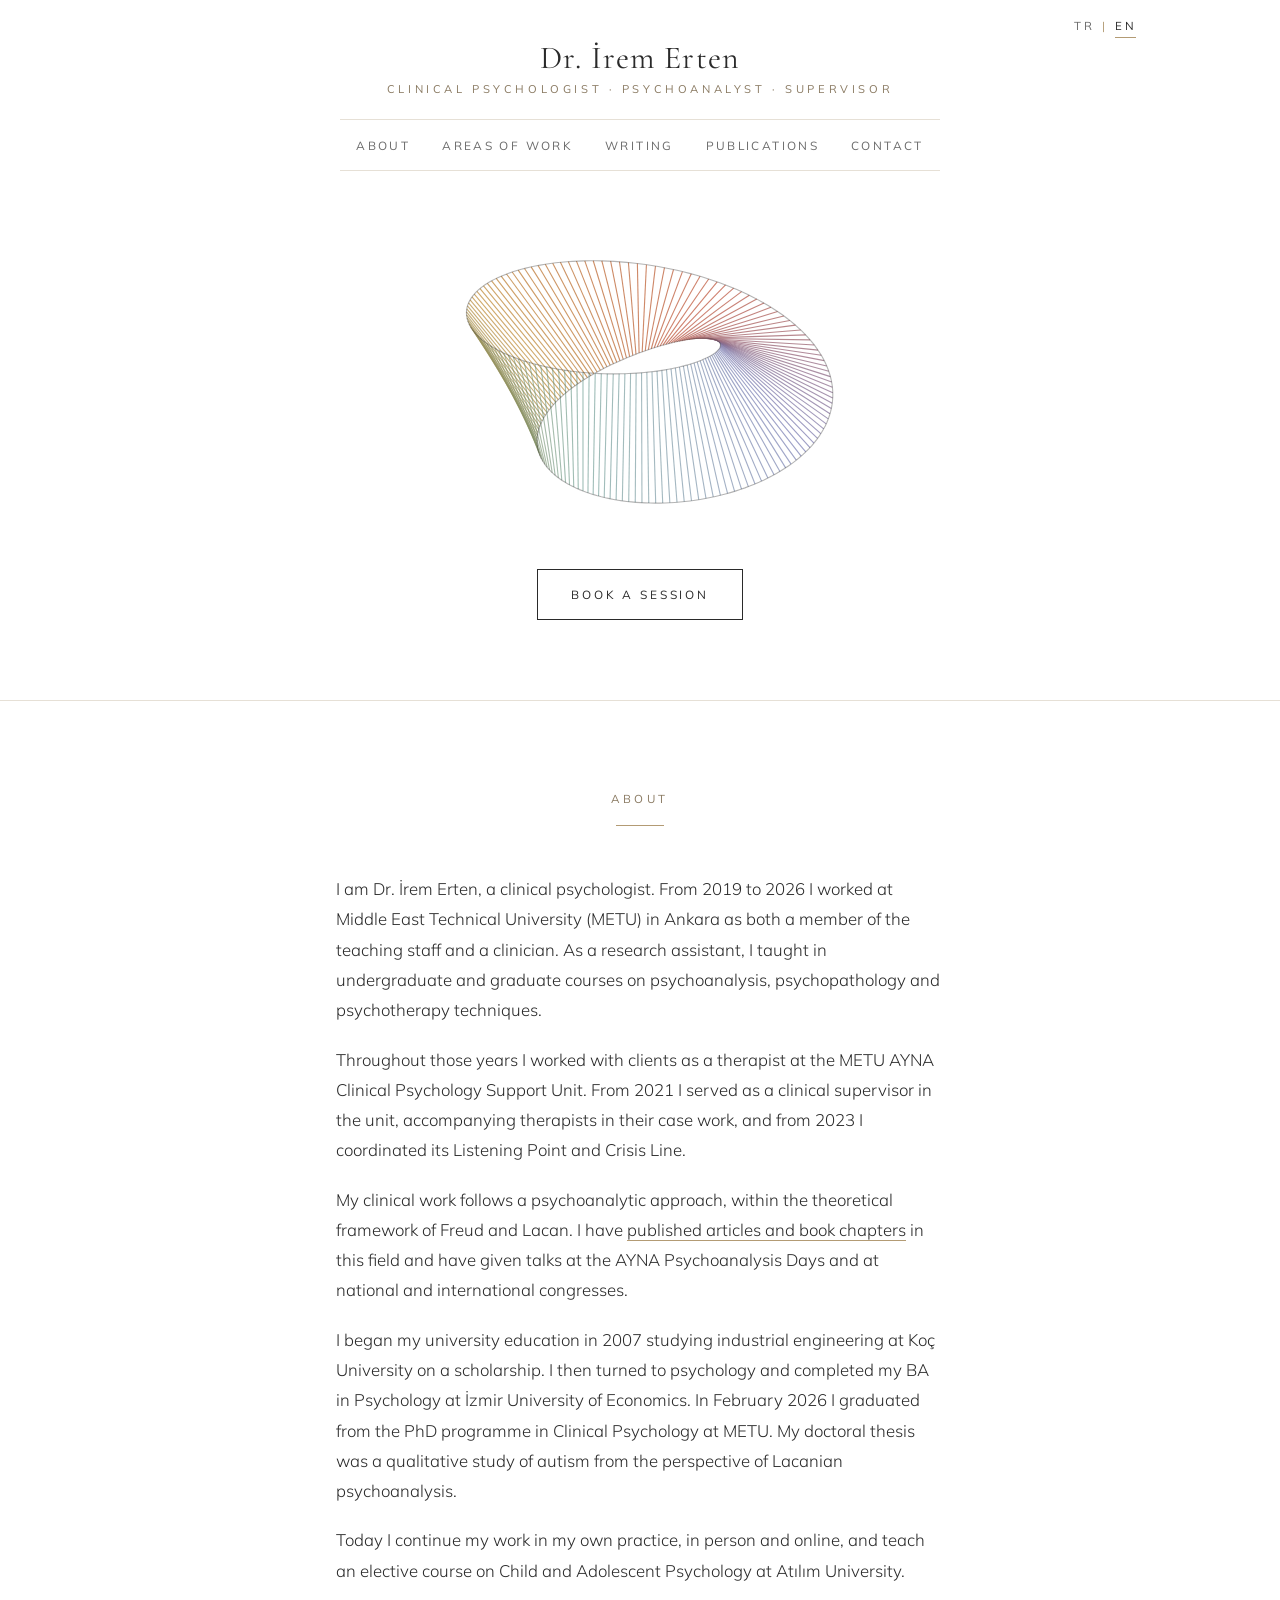
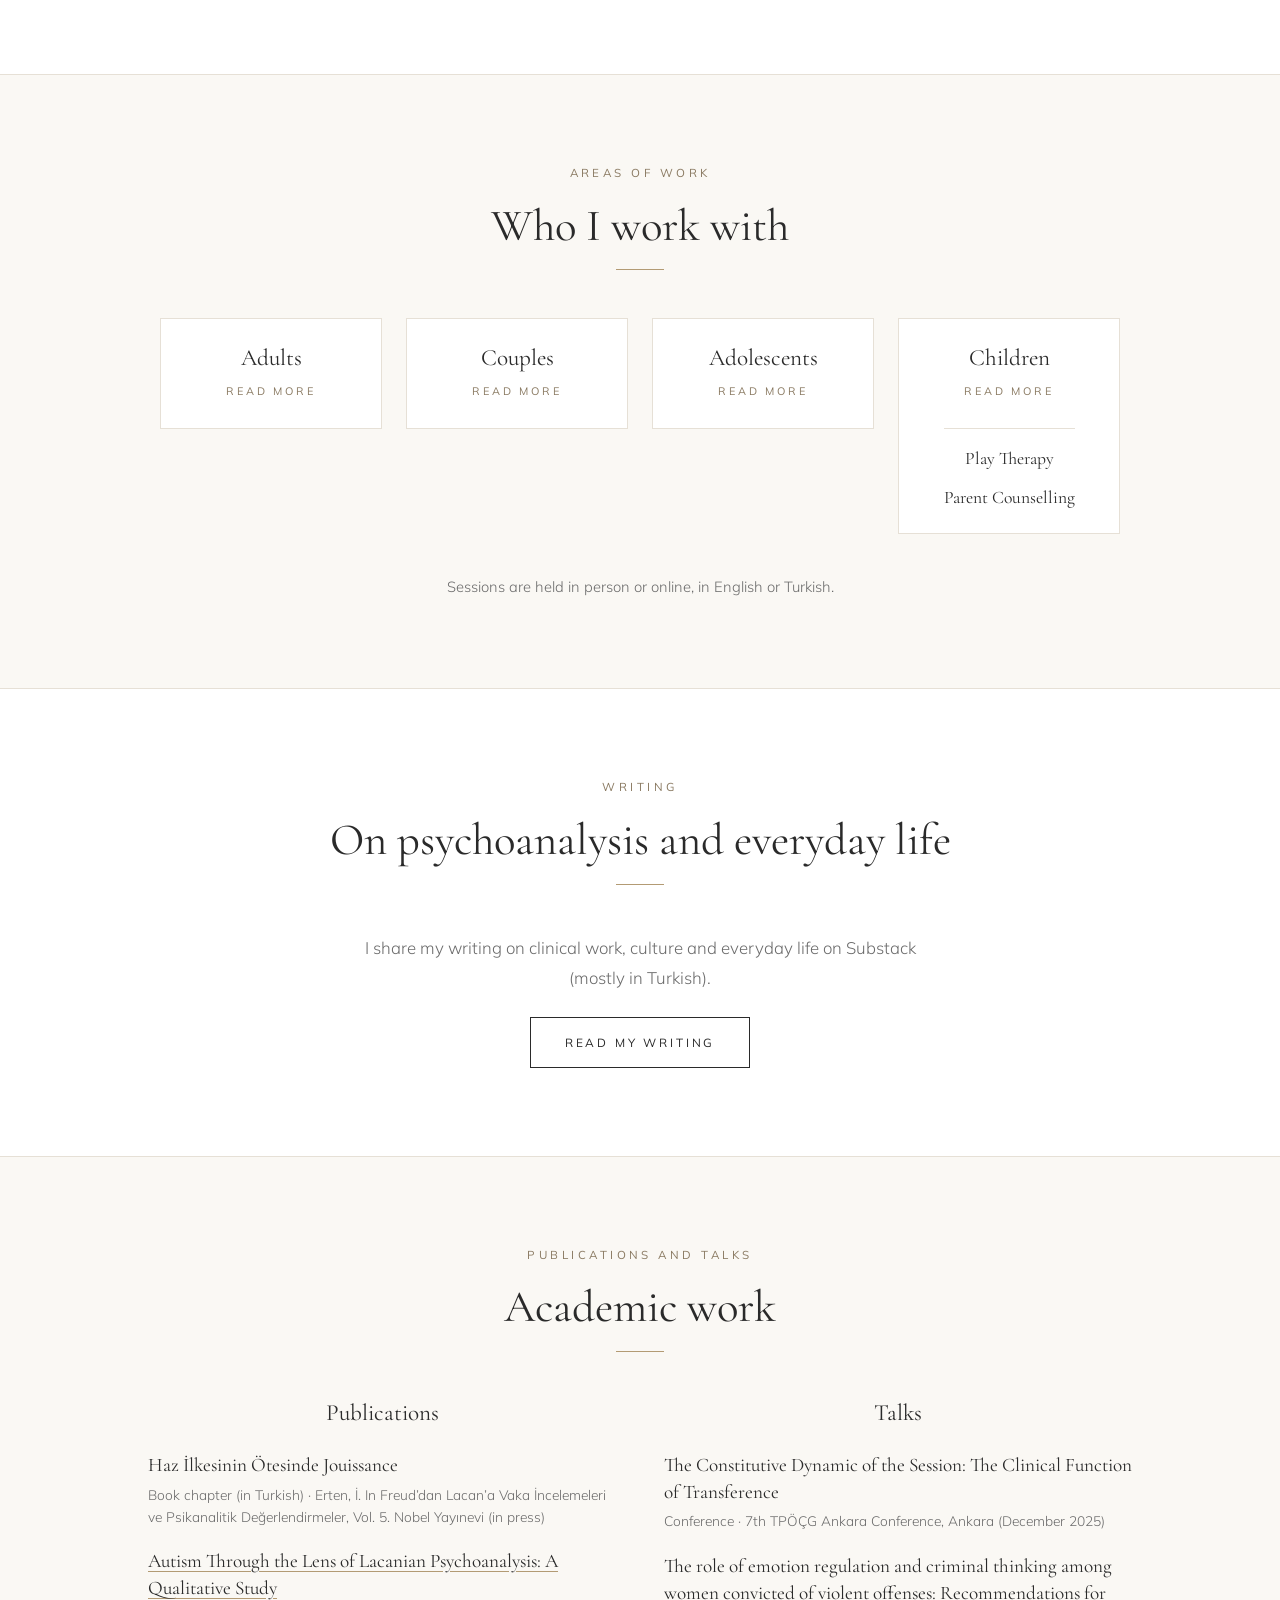
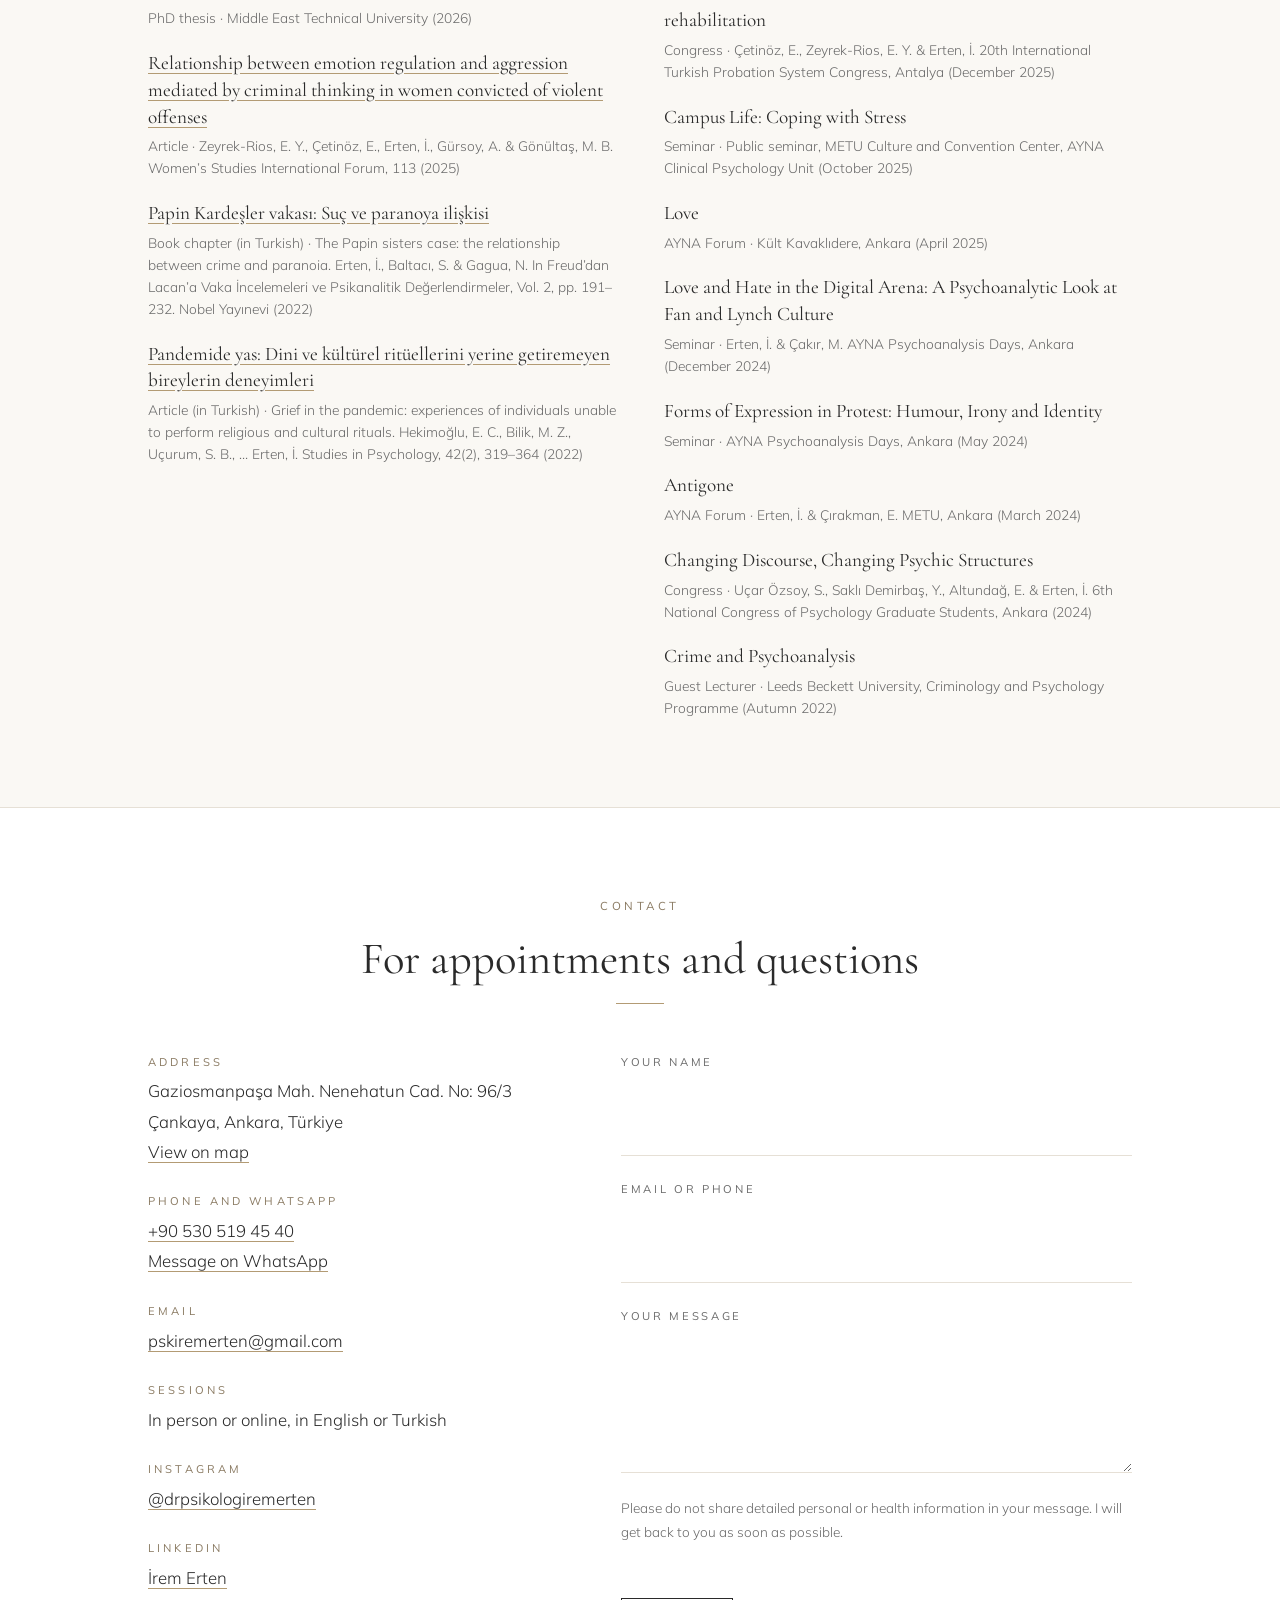
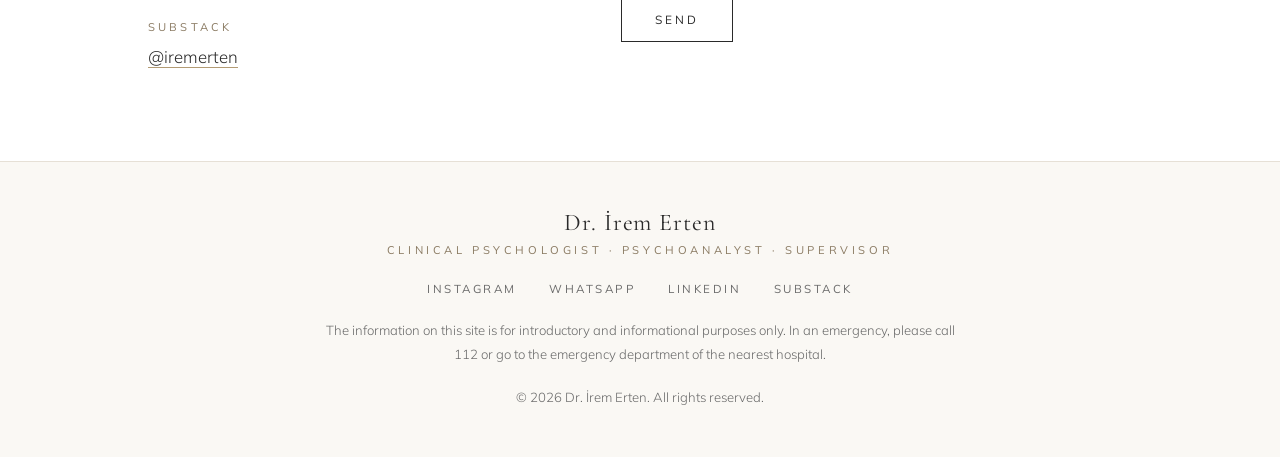
==== en/index.html @ 7f4d20f0 "Oyun terapisi ve ebeveyn danışmanlığını Çocuklar kutusunun içine al Co-Authored-By: Claude Opus 5.5 " ====
<!doctype html>
<html lang="en">
<head>
<meta charset="utf-8">
<meta name="viewport" content="width=device-width, initial-scale=1, viewport-fit=cover">
<title>Dr. İrem Erten | Clinical Psychologist, Ankara and Online</title>
<meta name="description" content="Dr. İrem Erten is a clinical psychologist in Ankara working from a psychoanalytic perspective. Therapy for adults, couples, adolescents and children, play therapy and parent counselling. In person or online, in English or Turkish.">
<meta property="og:title" content="Dr. İrem Erten, Clinical Psychologist">
<meta property="og:description" content="Clinical psychologist, psychoanalyst. Sessions in person or online.">
<meta property="og:type" content="website">
<meta property="og:locale" content="en_GB">
<link rel="alternate" hreflang="tr" href="https://iremerten.com/">
<link rel="alternate" hreflang="en" href="https://iremerten.com/en/">
<link rel="alternate" hreflang="x-default" href="https://iremerten.com/">
<link rel="canonical" href="https://iremerten.com/en/">
<meta property="og:url" content="https://iremerten.com/en/">
<link rel="preconnect" href="https://fonts.googleapis.com">
<link rel="preconnect" href="https://fonts.gstatic.com" crossorigin>
<link rel="stylesheet" href="https://fonts.googleapis.com/css2?family=Cormorant+Garamond:ital,wght@0,400;0,500;1,400&family=Mulish:wght@300;400;600&display=swap">
<link rel="stylesheet" href="../style.css">
</head>
<body>

<header class="site">
  <div class="wrap">
    <p class="lang"><a href="../" lang="tr" hreflang="tr" aria-label="Türkçe sürüm">TR</a><span aria-hidden="true">|</span><a href="#" aria-current="page">EN</a></p>
    <a class="logo" href="#"><strong>Dr. İrem Erten</strong><span>CLINICAL PSYCHOLOGIST · PSYCHOANALYST · SUPERVISOR</span></a>
    <nav aria-label="Page sections">
      <ul>
        <li><a href="#about">About</a></li>
        <li><a href="#work">Areas of work</a></li>
        <li><a href="#writing">Writing</a></li>
        <li><a href="#publications">Publications</a></li>
        <li><a href="#contact">Contact</a></li>
      </ul>
    </nav>
  </div>
</header>

<main>
  <section class="hero">
    <div class="wrap">
      <canvas class="mobius" id="mobius" role="img" aria-label="A slowly rotating line drawing of a Möbius strip"></canvas>
      <a class="btn" href="#contact">Book a session</a>
    </div>
  </section>

  <section class="block" id="about">
    <div class="wrap">
      <div class="head"><p class="kicker">About</p><span class="rule"></span></div>
      <div class="prose">
        <p>I am Dr. İrem Erten, a clinical psychologist. From 2019 to 2026 I worked at Middle East Technical University (METU) in Ankara as both a member of the teaching staff and a clinician. As a research assistant, I taught in undergraduate and graduate courses on psychoanalysis, psychopathology and psychotherapy techniques.</p>
        <p>Throughout those years I worked with clients as a therapist at the METU AYNA Clinical Psychology Support Unit. From 2021 I served as a clinical supervisor in the unit, accompanying therapists in their case work, and from 2023 I coordinated its Listening Point and Crisis Line.</p>
        <p>My clinical work follows a psychoanalytic approach, within the theoretical framework of Freud and Lacan. I have <a href="#publications">published articles and book chapters</a> in this field and have given talks at the AYNA Psychoanalysis Days and at national and international congresses.</p>
        <p>I began my university education in 2007 studying industrial engineering at Koç University on a scholarship. I then turned to psychology and completed my BA in Psychology at İzmir University of Economics. In February 2026 I graduated from the PhD programme in Clinical Psychology at METU. My doctoral thesis was a qualitative study of autism from the perspective of Lacanian psychoanalysis.</p>
        <p>Today I continue my work in my own practice, in person and online, and teach an elective course on Child and Adolescent Psychology at Atılım University.</p>
      </div>
    </div>
  </section>

  <section class="block tint" id="work">
    <div class="wrap">
      <div class="head"><p class="kicker">Areas of work</p><h2>Who I work with</h2><span class="rule"></span></div>
      <ul class="groups">
        <li><a href="adults.html"><h3>Adults</h3><span class="more">Read more</span></a></li>
        <li><a href="couples.html"><h3>Couples</h3><span class="more">Read more</span></a></li>
        <li><a href="adolescents.html"><h3>Adolescents</h3><span class="more">Read more</span></a></li>
        <li><div class="box"><a href="children.html"><h3>Children</h3><span class="more">Read more</span></a><ul class="sub"><li><a href="play-therapy.html">Play Therapy</a></li><li><a href="parent-counselling.html">Parent Counselling</a></li></ul></div></li>
      </ul>
      <p class="center-note">Sessions are held in person or online, in English or Turkish.</p>
    </div>
  </section>

  <section class="block" id="writing">
    <div class="wrap">
      <div class="head"><p class="kicker">Writing</p><h2>On psychoanalysis and everyday life</h2><span class="rule"></span></div>
      <div class="writing">
        <p>I share my writing on clinical work, culture and everyday life on Substack (mostly in Turkish).</p>
        <a class="btn" href="https://substack.com/@iremerten" target="_blank" rel="noopener">Read my writing</a>
      </div>
    </div>
  </section>

  <section class="block tint" id="publications">
    <div class="wrap">
      <div class="head"><p class="kicker">Publications and talks</p><h2>Academic work</h2><span class="rule"></span></div>
      <div class="pubs">
        <div class="pub-group">
          <h3>Publications</h3>
          <ul>
            <li lang="tr">Haz İlkesinin Ötesinde Jouissance<span class="meta" lang="en">Book chapter (in Turkish) · Erten, İ. In Freud’dan Lacan’a Vaka İncelemeleri ve Psikanalitik Değerlendirmeler, Vol. 5. Nobel Yayınevi (in press)</span></li>
            <li><a href="https://open.metu.edu.tr/handle/11511/118392" target="_blank" rel="noopener">Autism Through the Lens of Lacanian Psychoanalysis: A Qualitative Study</a><span class="meta">PhD thesis · Middle East Technical University (2026)</span></li>
            <li><a href="https://avesis.metu.edu.tr/yayin/4037ac73-f4d2-4137-988c-cfc64ae74b8a/relationship-between-emotion-regulation-and-aggression-mediated-by-criminal-thinking-in-women-convicted-of-violent-offenses" target="_blank" rel="noopener">Relationship between emotion regulation and aggression mediated by criminal thinking in women convicted of violent offenses</a><span class="meta">Article · Zeyrek-Rios, E. Y., Çetinöz, E., Erten, İ., Gürsoy, A. &amp; Gönültaş, M. B. Women’s Studies International Forum, 113 (2025)</span></li>
            <li><a href="https://open.metu.edu.tr/handle/11511/99337" target="_blank" rel="noopener" lang="tr">Papin Kardeşler vakası: Suç ve paranoya ilişkisi</a><span class="meta">Book chapter (in Turkish) · The Papin sisters case: the relationship between crime and paranoia. Erten, İ., Baltacı, S. &amp; Gagua, N. In Freud’dan Lacan’a Vaka İncelemeleri ve Psikanalitik Değerlendirmeler, Vol. 2, pp. 191–232. Nobel Yayınevi (2022)</span></li>
            <li><a href="https://doi.org/10.26650/SP2021-899771" target="_blank" rel="noopener" lang="tr">Pandemide yas: Dini ve kültürel ritüellerini yerine getiremeyen bireylerin deneyimleri</a><span class="meta">Article (in Turkish) · Grief in the pandemic: experiences of individuals unable to perform religious and cultural rituals. Hekimoğlu, E. C., Bilik, M. Z., Uçurum, S. B., … Erten, İ. Studies in Psychology, 42(2), 319–364 (2022)</span></li>
          </ul>
        </div>
        <div class="pub-group">
          <h3>Talks</h3>
          <ul>
            <li>The Constitutive Dynamic of the Session: The Clinical Function of Transference<span class="meta">Conference · 7th TPÖÇG Ankara Conference, Ankara (December 2025)</span></li>
            <li>The role of emotion regulation and criminal thinking among women convicted of violent offenses: Recommendations for rehabilitation<span class="meta">Congress · Çetinöz, E., Zeyrek-Rios, E. Y. &amp; Erten, İ. 20th International Turkish Probation System Congress, Antalya (December 2025)</span></li>
            <li>Campus Life: Coping with Stress<span class="meta">Seminar · Public seminar, METU Culture and Convention Center, AYNA Clinical Psychology Unit (October 2025)</span></li>
            <li>Love<span class="meta">AYNA Forum · Kült Kavaklıdere, Ankara (April 2025)</span></li>
            <li>Love and Hate in the Digital Arena: A Psychoanalytic Look at Fan and Lynch Culture<span class="meta">Seminar · Erten, İ. &amp; Çakır, M. AYNA Psychoanalysis Days, Ankara (December 2024)</span></li>
            <li>Forms of Expression in Protest: Humour, Irony and Identity<span class="meta">Seminar · AYNA Psychoanalysis Days, Ankara (May 2024)</span></li>
            <li>Antigone<span class="meta">AYNA Forum · Erten, İ. &amp; Çırakman, E. METU, Ankara (March 2024)</span></li>
            <li>Changing Discourse, Changing Psychic Structures<span class="meta">Congress · Uçar Özsoy, S., Saklı Demirbaş, Y., Altundağ, E. &amp; Erten, İ. 6th National Congress of Psychology Graduate Students, Ankara (2024)</span></li>
            <li>Crime and Psychoanalysis<span class="meta">Guest Lecturer · Leeds Beckett University, Criminology and Psychology Programme (Autumn 2022)</span></li>
          </ul>
        </div>
      </div>
    </div>
  </section>

  <section class="block" id="contact">
    <div class="wrap">
      <div class="head"><p class="kicker">Contact</p><h2>For appointments and questions</h2><span class="rule"></span></div>
      <div class="contact">
        <dl>
          <div><dt>Address</dt><dd>Gaziosmanpaşa Mah. Nenehatun Cad. No: 96/3<br>Çankaya, Ankara, Türkiye<br><a href="https://www.google.com/maps/search/?api=1&query=Nenehatun+Caddesi+96+Gaziosmanpa%C5%9Fa+%C3%87ankaya+Ankara" target="_blank" rel="noopener">View on map</a></dd></div>
          <div><dt>Phone and WhatsApp</dt><dd><a href="tel:+905305194540">+90 530 519 45 40</a><br><a href="https://wa.me/905305194540" target="_blank" rel="noopener">Message on WhatsApp</a></dd></div>
          <div><dt>Email</dt><dd><a href="mailto:pskiremerten@gmail.com">pskiremerten@gmail.com</a></dd></div>
          <div><dt>Sessions</dt><dd>In person or online, in English or Turkish</dd></div><div><dt>Instagram</dt><dd><a href="https://www.instagram.com/drpsikologiremerten/" target="_blank" rel="noopener">@drpsikologiremerten</a></dd></div><div><dt>LinkedIn</dt><dd><a href="https://www.linkedin.com/in/irem-erten-0206342b" target="_blank" rel="noopener">İrem Erten</a></dd></div><div><dt>Substack</dt><dd><a href="https://substack.com/@iremerten" target="_blank" rel="noopener">@iremerten</a></dd></div>
        </dl>
        <form id="contact-form">
          <label for="f-name">Your name<input id="f-name" name="name" autocomplete="name" required></label>
          <label for="f-contact">Email or phone<input id="f-contact" name="contact" required></label>
          <label for="f-message">Your message<textarea id="f-message" name="message" required></textarea></label>
          <p class="form-hint">Please do not share detailed personal or health information in your message. I will get back to you as soon as possible.</p>
          <div><button class="btn" type="submit">Send</button></div>
          <p class="form-status" id="form-status" role="status" hidden></p>
        </form>
      </div>
    </div>
  </section>
</main>

<footer>
  <div class="wrap">
    <a class="logo" href="#"><strong>Dr. İrem Erten</strong><span>CLINICAL PSYCHOLOGIST · PSYCHOANALYST · SUPERVISOR</span></a>
    <ul class="social">
      <li><a href="https://www.instagram.com/drpsikologiremerten/" target="_blank" rel="noopener">Instagram</a></li>
      <li><a href="https://wa.me/905305194540" target="_blank" rel="noopener">WhatsApp</a></li>
      <li><a href="https://www.linkedin.com/in/irem-erten-0206342b" target="_blank" rel="noopener">LinkedIn</a></li>
      <li><a href="https://substack.com/@iremerten" target="_blank" rel="noopener">Substack</a></li>
    </ul>
    <p class="fine">The information on this site is for introductory and informational purposes only. In an emergency, please call 112 or go to the emergency department of the nearest hospital.</p>
    <p class="fine">© 2026 Dr. İrem Erten. All rights reserved.</p>
  </div>
</footer>

<script>
(function () {
  var canvas = document.getElementById('mobius');
  var ctx = canvas.getContext('2d');
  var still = window.matchMedia && window.matchMedia('(prefers-reduced-motion: reduce)').matches;
  var R = 1, W = 0.5, RULINGS = 140, tilt = 0.5, angle = 0.9;
  function size() {
    var r = canvas.getBoundingClientRect(), d = window.devicePixelRatio || 1;
    canvas.width = Math.round(r.width * d); canvas.height = Math.round(r.height * d);
  }
  function point(t, s, a) {
    var x = (R + s * Math.cos(t / 2)) * Math.cos(t), y = (R + s * Math.cos(t / 2)) * Math.sin(t), z = s * Math.sin(t / 2);
    var x1 = x * Math.cos(a) - y * Math.sin(a), y1 = x * Math.sin(a) + y * Math.cos(a);
    var y2 = y1 * Math.cos(tilt) - z * Math.sin(tilt), z2 = y1 * Math.sin(tilt) + z * Math.cos(tilt);
    return [x1, z2, y2];
  }
  var STOPS = [[201, 112, 92], [196, 150, 70], [84, 140, 126], [104, 108, 170], [201, 112, 92]];
  function colorAt(u) {
    var x = u * (STOPS.length - 1), k = Math.min(Math.floor(x), STOPS.length - 2), f = x - k, a = STOPS[k], b = STOPS[k + 1];
    return [0, 1, 2].map(function (n) { return Math.round(a[n] + (b[n] - a[n]) * f); });
  }
  function draw() {
    var w = canvas.width, h = canvas.height, sc = Math.min(w * 0.46 / (R + W), h * 0.46 / ((R + W) * Math.sin(tilt) + W * Math.cos(tilt)));
    ctx.clearRect(0, 0, w, h);
    ctx.lineWidth = Math.max(1, (window.devicePixelRatio || 1) * 1.1);
    for (var i = 0; i < RULINGS; i++) {
      var t = (i / RULINGS) * Math.PI * 2;
      var p = point(t, -W, angle), q = point(t, W, angle);
      var depth = ((p[2] + q[2]) / 2 + 1.4) / 2.8;
      var c = colorAt(i / RULINGS);
      ctx.strokeStyle = 'rgba(' + c[0] + ',' + c[1] + ',' + c[2] + ',' + (0.45 + 0.55 * depth).toFixed(3) + ')';
      ctx.beginPath();
      ctx.moveTo(w / 2 + p[0] * sc, h / 2 - p[1] * sc);
      ctx.lineTo(w / 2 + q[0] * sc, h / 2 - q[1] * sc);
      ctx.stroke();
    }
    ctx.strokeStyle = 'rgba(42,42,42,.35)';
    ctx.beginPath();
    for (var j = 0; j <= 400; j++) {
      var e = point((j / 400) * Math.PI * 4, W, angle);
      var X = w / 2 + e[0] * sc, Y = h / 2 - e[1] * sc;
      if (j === 0) ctx.moveTo(X, Y); else ctx.lineTo(X, Y);
    }
    ctx.stroke();
  }
  function loop() { angle += 0.0025; draw(); requestAnimationFrame(loop); }
  size(); draw();
  window.addEventListener('resize', function () { size(); draw(); });
  if (!still) requestAnimationFrame(loop);
})();
document.getElementById('contact-form').addEventListener('submit', function (e) {
  e.preventDefault();
  var f = e.target, s = document.getElementById('form-status');
  var body = 'Name: ' + f.name.value + '\nContact: ' + f.contact.value + '\n\n' + f.message.value;
  location.href = 'mailto:pskiremerten@gmail.com?subject=' + encodeURIComponent('Message from website') + '&body=' + encodeURIComponent(body);
  s.textContent = 'Your email app is opening. If it does not, you can write directly to pskiremerten@gmail.com.';
  s.hidden = false;
});
</script>
</body>
</html>
---- style.css ----
/* Layout: centered, classical single column; serif headings, hairline gold rules, a slowly turning Möbius strip as the opening image. Deliberately light-only. */
:root {
  --bg: #ffffff;
  --tint: #faf8f4;
  --ink: #2a2a2a;
  --muted: #6b6b6b;
  --line: #e6e0d6;
  --gold: #b39b74;
  --gold-ink: #8a7a62;
  --font-display: "Cormorant Garamond", "Iowan Old Style", Georgia, serif;
  --font-body: "Mulish", system-ui, -apple-system, "Segoe UI", sans-serif;
  --measure: 38rem;
  color-scheme: light;
}
* { box-sizing: border-box; }
html { scroll-behavior: smooth; }
@media (prefers-reduced-motion: reduce) { html { scroll-behavior: auto; } }
body { margin: 0; background: var(--bg); color: var(--ink); font-family: var(--font-body); font-weight: 400; font-size: 1.05rem; line-height: 1.8; }
.wrap {
  max-width: 64rem; margin: 0 auto;
  padding-left: max(20px, env(safe-area-inset-left, 0px));
  padding-right: max(20px, env(safe-area-inset-right, 0px));
}
a { color: var(--ink); text-decoration-color: var(--gold); text-underline-offset: 4px; }
a:hover { color: var(--gold-ink); }
a:focus-visible, button:focus-visible, input:focus-visible, textarea:focus-visible { outline: 1px solid var(--gold); outline-offset: 4px; }
h1, h2, h3 { font-family: var(--font-display); font-weight: 400; margin: 0; line-height: 1.2; text-wrap: balance; }
h2 { font-size: clamp(2rem, 4vw, 2.8rem); }
h3 { font-size: 1.45rem; }
p { margin: 0; }
.kicker { font-size: .72rem; letter-spacing: .3em; text-transform: uppercase; color: var(--gold-ink); }
.rule { display: block; width: 3rem; height: 1px; background: var(--gold); margin: 0 auto; }
.head { text-align: center; display: grid; gap: 1rem; justify-items: center; margin-bottom: 3rem; }
.btn { display: inline-block; padding: .85rem 2.1rem; border: 1px solid var(--ink); background: transparent; color: var(--ink); font-family: var(--font-body); font-size: .74rem; letter-spacing: .24em; text-transform: uppercase; text-decoration: none; cursor: pointer; transition: background .2s, color .2s; }
.btn:hover { background: var(--ink); color: var(--bg); }

/* header */
header.site .wrap { position: relative; padding-block: 2.5rem 0; display: grid; gap: 1.25rem; justify-items: center; text-align: center; }
.logo { text-decoration: none; display: grid; gap: .25rem; }
.logo strong { font-family: var(--font-display); font-weight: 400; font-size: 2rem; letter-spacing: .04em; line-height: 1.1; }
.logo span { font-size: .7rem; letter-spacing: .32em; color: var(--gold-ink); }
nav ul { list-style: none; margin: 0; padding: .9rem 1rem; display: flex; flex-wrap: wrap; justify-content: center; gap: .3rem 2rem; border-top: 1px solid var(--line); border-bottom: 1px solid var(--line); font-size: .74rem; letter-spacing: .2em; text-transform: uppercase; }
nav a { text-decoration: none; color: var(--muted); }
nav a:hover { color: var(--ink); }
.lang { position: absolute; top: 1rem; right: max(16px, env(safe-area-inset-right, 0px)); margin: 0; display: flex; gap: .5rem; font-size: .72rem; letter-spacing: .2em; color: var(--gold); }
.lang a { text-decoration: none; color: var(--muted); }
.lang a:hover { color: var(--ink); }
.lang a[aria-current] { color: var(--ink); border-bottom: 1px solid var(--gold); pointer-events: none; }

/* hero */
.hero .wrap { padding-block: 2rem 5rem; display: grid; gap: 1.6rem; justify-items: center; text-align: center; }
.mobius { width: min(100%, 34rem); aspect-ratio: 16 / 10; display: block; }
.hero p { font-weight: 300; font-size: 1.12rem; color: var(--muted); }

/* sections */
section.block { border-top: 1px solid var(--line); }
section.block > .wrap { padding-block: 5.5rem; }
section.tint { background: var(--tint); }
.prose { max-width: var(--measure); margin: 0 auto; display: grid; gap: 1.2rem; font-weight: 300; }
.prose strong { font-weight: 400; }
.facts { list-style: none; margin: 3.5rem auto 0; padding: 2rem 0 0; max-width: 52rem; border-top: 1px solid var(--line); display: grid; grid-template-columns: repeat(4, minmax(0, 1fr)); gap: 1.5rem; align-items: start; text-align: center; }
.facts b { display: block; font-family: var(--font-display); font-weight: 400; font-size: 1.3rem; }
.facts span { font-size: .9rem; color: var(--muted); font-weight: 300; }

.groups { list-style: none; margin: 0 auto; padding: 0; max-width: 60rem; display: grid; grid-template-columns: repeat(4, minmax(0, 1fr)); gap: 1.5rem; align-items: start; text-align: center; }
.groups > li { display: grid; }
.groups > li > a, .groups .box { display: grid; align-content: start; gap: .6rem; justify-items: center; padding: 1.6rem 1rem; border: 1px solid var(--line); background: var(--bg); text-decoration: none; transition: border-color .2s; }
.groups > li > a:hover, .groups .box:hover { border-color: var(--gold); color: var(--ink); }
.groups .box { padding: 0; align-content: start; }
.groups .box > a { display: grid; gap: .6rem; justify-items: center; padding: 1.6rem 1rem 1rem; text-decoration: none; }
.groups .sub { list-style: none; margin: 0 1rem; padding: .9rem 0 1.2rem; border-top: 1px solid var(--line); display: grid; gap: .45rem; }
.groups .sub a { font-family: var(--font-display); font-size: 1.1rem; text-decoration: none; color: var(--ink); }
.groups .sub a:hover { color: var(--gold-ink); }
.groups .more { font-size: .68rem; letter-spacing: .26em; text-transform: uppercase; color: var(--gold-ink); }
.topics { margin: 3.5rem auto 0; max-width: 46rem; text-align: center; font-family: var(--font-display); font-style: italic; font-size: 1.3rem; color: var(--muted); line-height: 1.9; }
.topics span + span::before { content: "·"; color: var(--gold); margin: 0 .7rem; font-style: normal; }
.center-note { margin-top: 2.5rem; text-align: center; font-size: .92rem; color: var(--muted); font-weight: 300; }

.writing { text-align: center; display: grid; gap: 1.5rem; justify-items: center; max-width: var(--measure); margin: 0 auto; }
.writing p { font-weight: 300; color: var(--muted); }

.pubs { display: grid; grid-template-columns: minmax(0, 1fr) minmax(0, 1fr); gap: 3.5rem 3rem; }
.pub-note { text-align: center; font-size: .9rem; color: var(--muted); font-weight: 300; margin: -1rem 0 1.5rem; }
.courses { grid-template-columns: repeat(2, minmax(0, 1fr)); column-gap: 3rem; }
.courses li { font-size: 1.1rem; }
@media (max-width: 760px) { .courses { grid-template-columns: minmax(0, 1fr); } }
.pubs h3 { text-align: center; margin-bottom: 1.5rem; }
.pubs ul { list-style: none; margin: 0; padding: 0; display: grid; gap: 1.3rem; }
.pubs li { font-family: var(--font-display); font-size: 1.2rem; line-height: 1.4; }
.pubs .meta { display: block; margin-top: .3rem; font-family: var(--font-body); font-size: .86rem; font-weight: 300; color: var(--muted); line-height: 1.6; }

.contact { display: grid; grid-template-columns: minmax(0, 1fr) minmax(0, 1.25fr); gap: 4rem; }
.contact dl { margin: 0; display: grid; gap: 1.5rem; align-content: start; }
.contact dt { font-size: .7rem; letter-spacing: .28em; text-transform: uppercase; color: var(--gold-ink); }
.contact dd { margin: .3rem 0 0; font-weight: 300; }
form { display: grid; gap: 1.4rem; }
label { display: grid; gap: .3rem; font-size: .7rem; letter-spacing: .24em; text-transform: uppercase; color: var(--muted); }
input, textarea { font: inherit; font-size: 1rem; letter-spacing: normal; text-transform: none; padding: .6rem 0; border: 0; border-bottom: 1px solid var(--line); background: transparent; color: var(--ink); width: 100%; border-radius: 0; }
input:focus, textarea:focus { border-bottom-color: var(--gold); outline: none; }
textarea { min-height: 7rem; resize: vertical; }
.form-hint { font-size: .85rem; color: var(--muted); font-weight: 300; }
.form-status { font-size: .95rem; color: var(--gold-ink); }

footer { border-top: 1px solid var(--line); background: var(--tint); text-align: center; }
footer .wrap { padding-block: 3rem; display: grid; gap: 1.2rem; justify-items: center; }
footer .logo strong { font-size: 1.5rem; }
.social { list-style: none; margin: 0; padding: 0; display: flex; flex-wrap: wrap; justify-content: center; gap: .3rem 2rem; font-size: .72rem; letter-spacing: .22em; text-transform: uppercase; }
.social a { text-decoration: none; color: var(--muted); }
.fine { font-size: .82rem; color: var(--muted); font-weight: 300; max-width: 40rem; }

@media (max-width: 760px) {
  .groups { grid-template-columns: repeat(2, minmax(0, 1fr)); }
  .facts, .pubs, .contact { grid-template-columns: minmax(0, 1fr); }
  .contact { gap: 3rem; }
  section.block > .wrap { padding-block: 4rem; }
  nav ul { gap: .3rem 1.2rem; }
}

/* subpages */
.page .wrap { padding-block: 4rem 5rem; }
.page h1 { font-size: clamp(2.4rem, 5vw, 3.4rem); }
.related { margin: 4rem auto 0; max-width: var(--measure); border-top: 1px solid var(--line); padding-top: 2.5rem; text-align: center; display: grid; gap: 1rem; justify-items: center; }
.related p { font-weight: 300; color: var(--muted); }
.related ul { list-style: none; margin: 0; padding: 0; display: grid; gap: .8rem; }
.back { margin-top: 3rem; text-align: center; display: flex; flex-wrap: wrap; gap: 1rem 2rem; justify-content: center; align-items: center; }
.back a.link { font-size: .74rem; letter-spacing: .22em; text-transform: uppercase; color: var(--muted); text-decoration: none; }
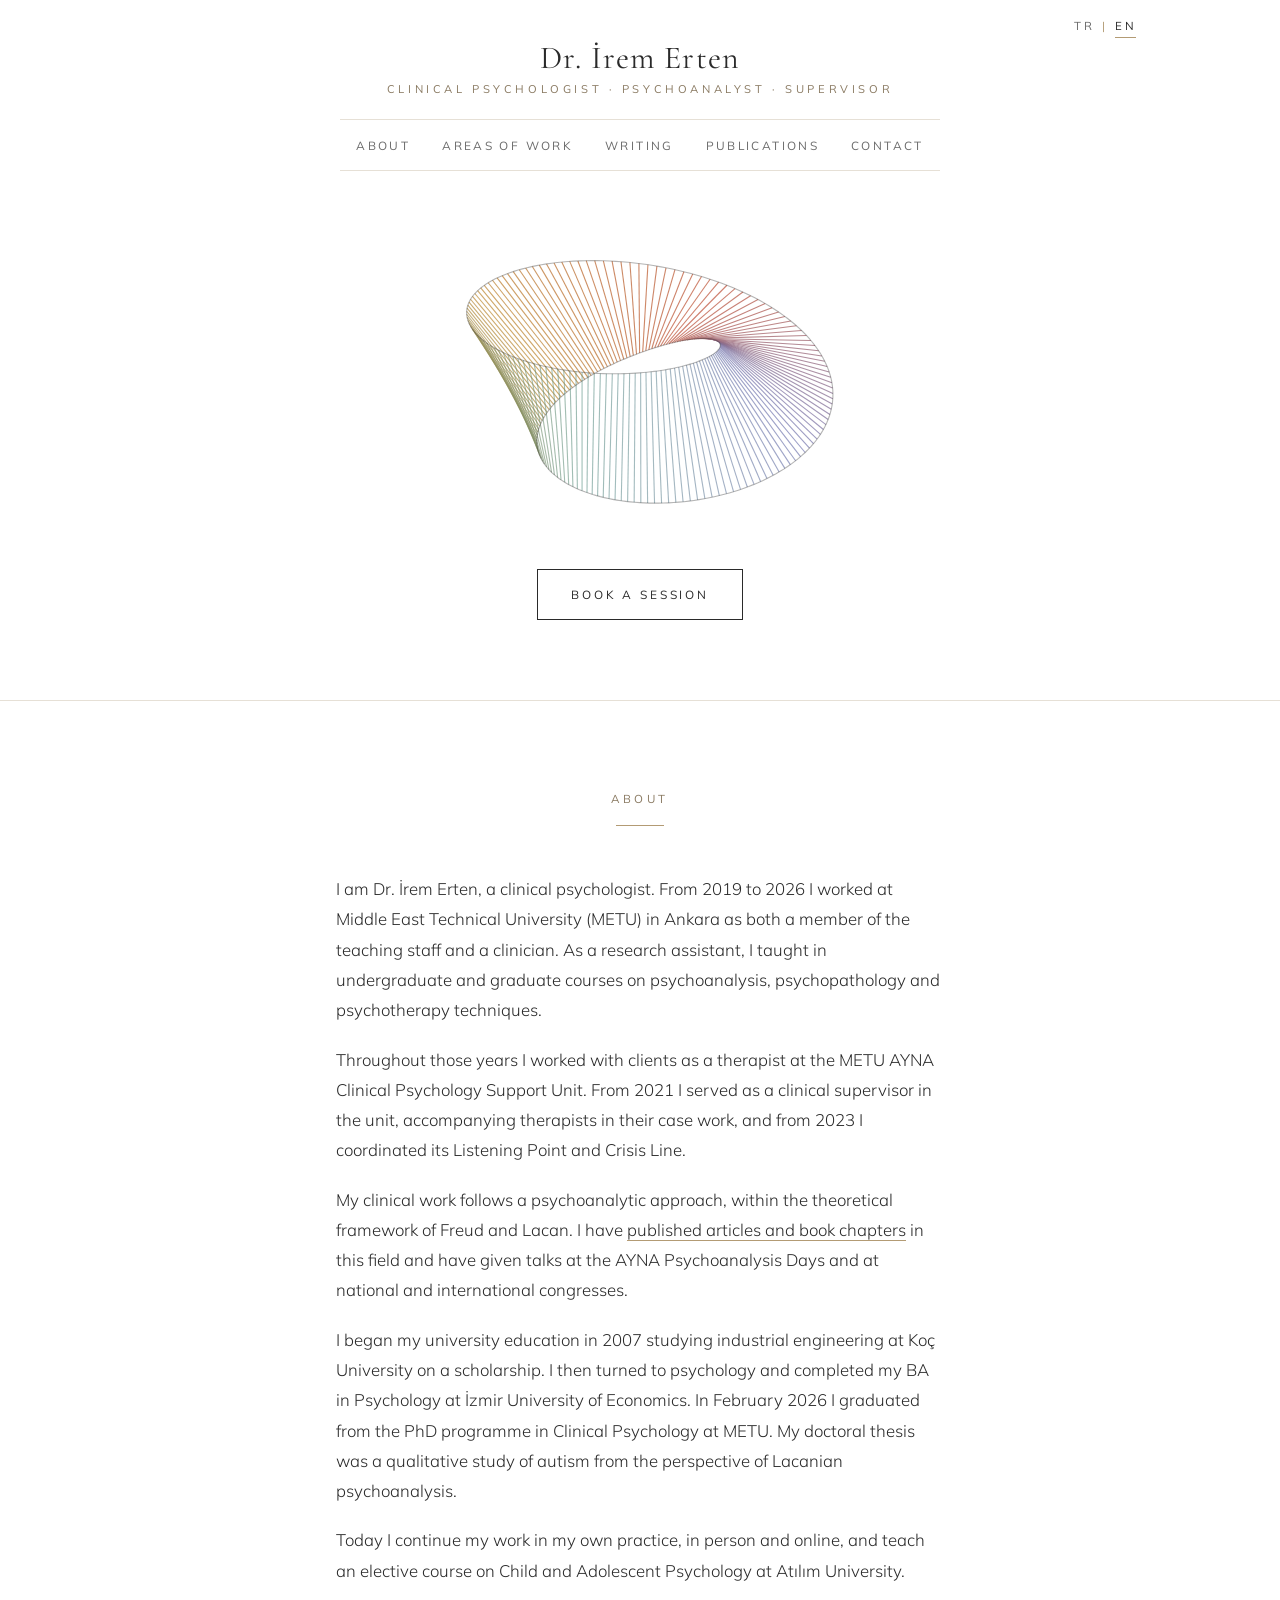
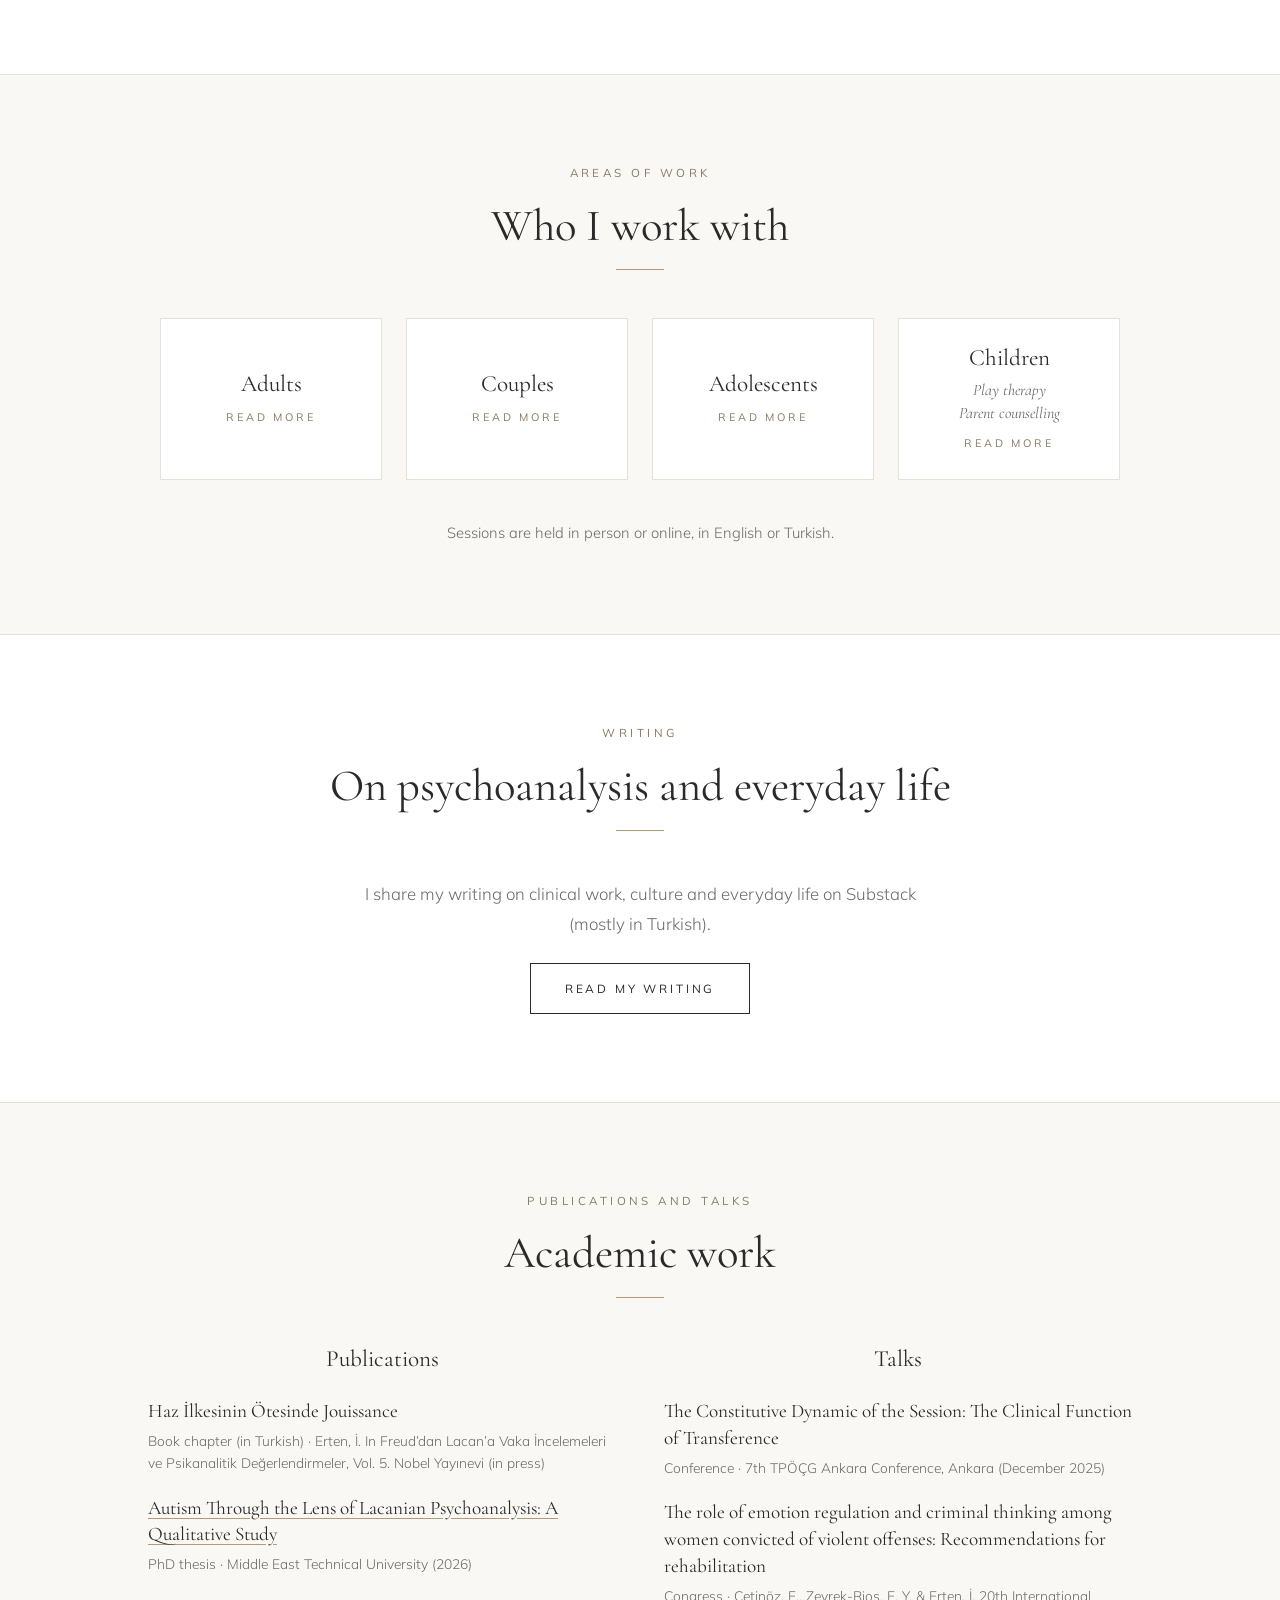
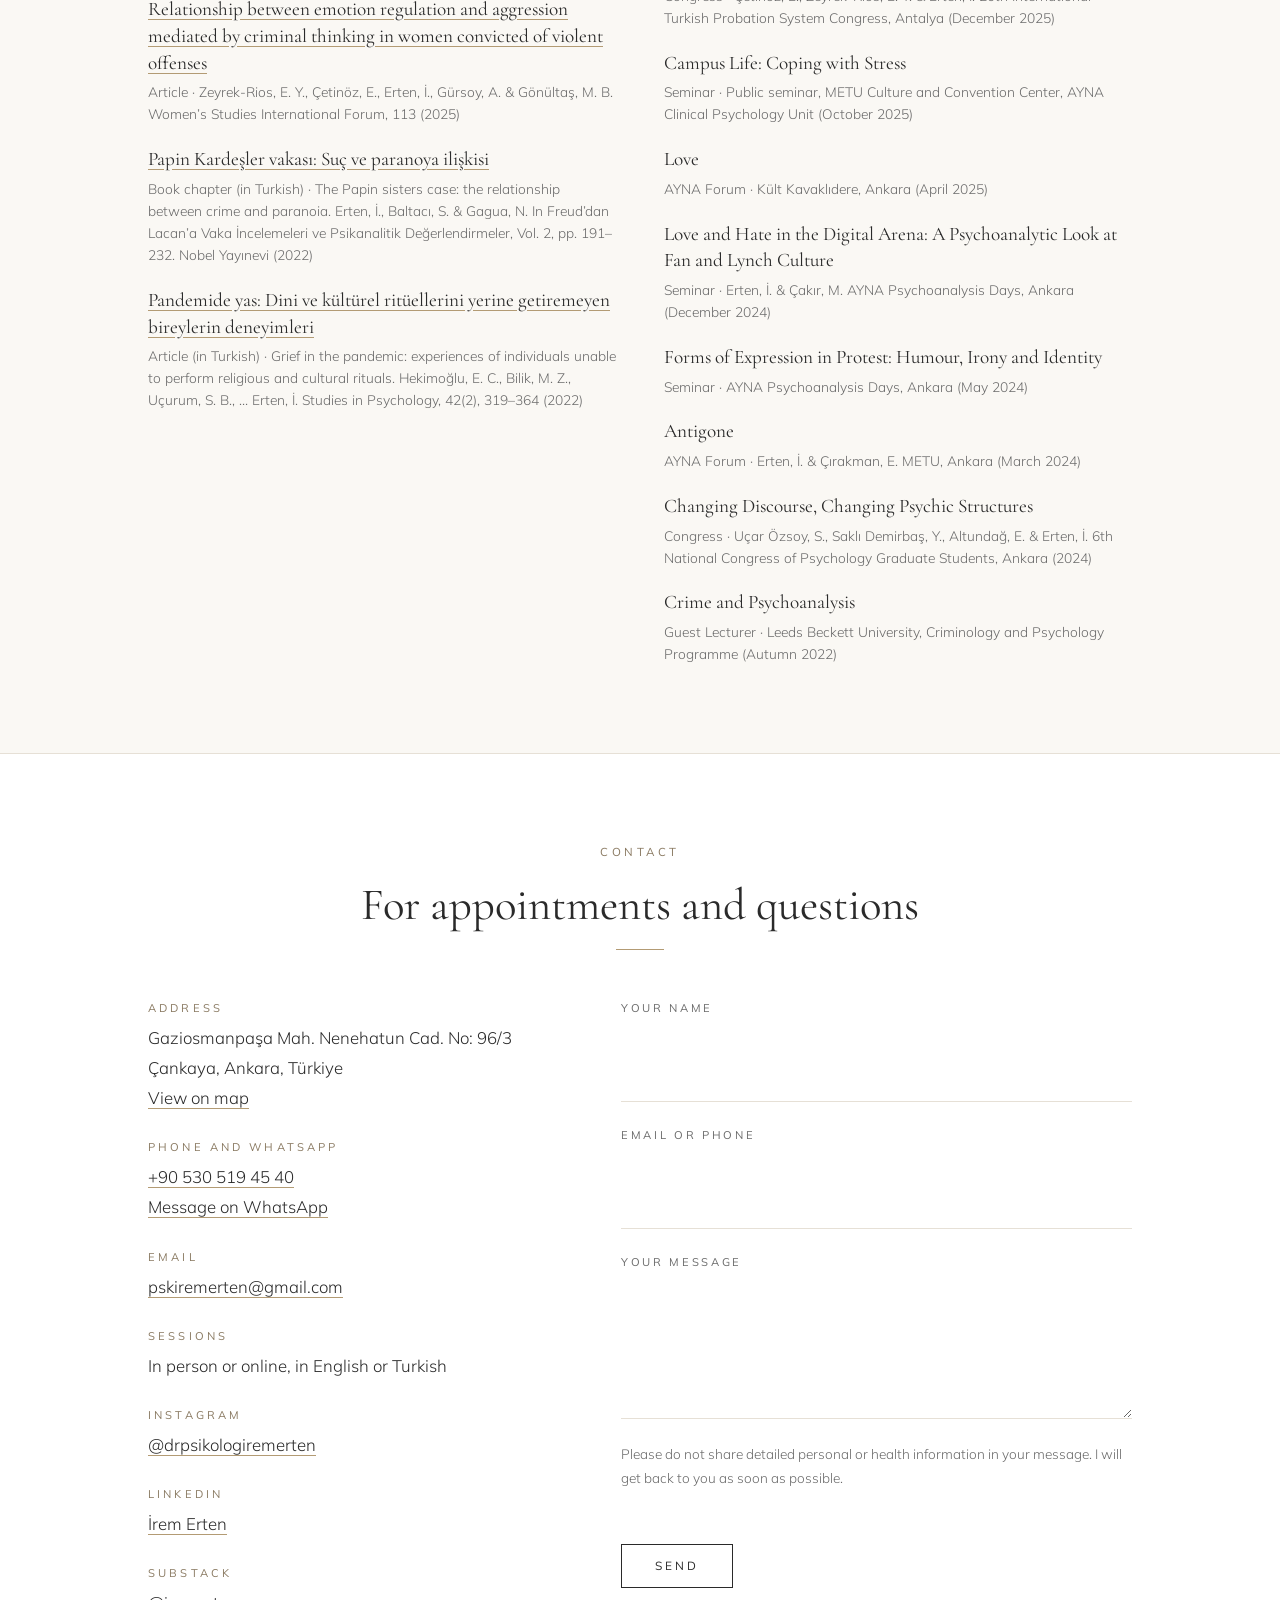
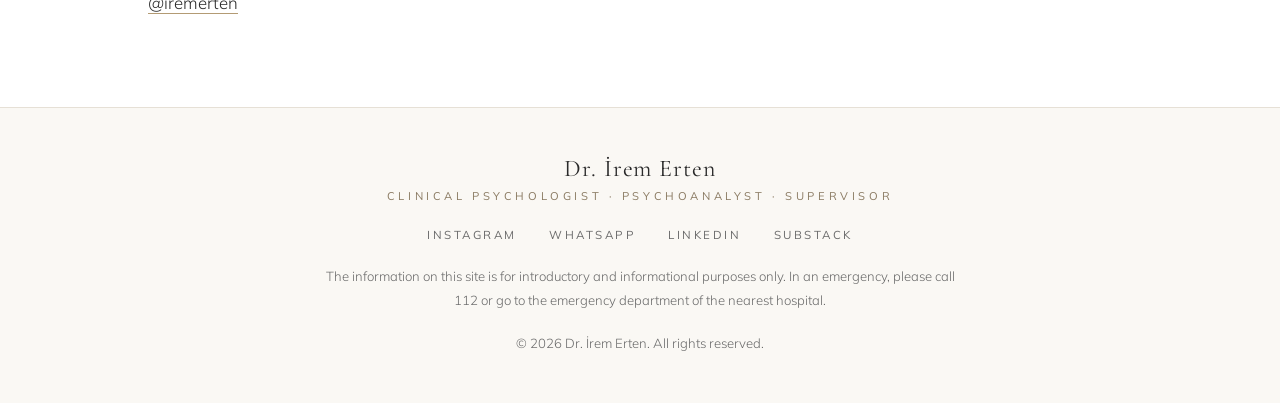
==== commit 3c4e1327: "Oyun terapisi ve ebeveyn danışmanlığını Çocuklar kutusunda küçük detay yazısı yap, sayfalarını çocuk" ====
--- a/en/index.html
+++ b/en/index.html
@@ -65,7 +65,7 @@
         <li><a href="adults.html"><h3>Adults</h3><span class="more">Read more</span></a></li>
         <li><a href="couples.html"><h3>Couples</h3><span class="more">Read more</span></a></li>
         <li><a href="adolescents.html"><h3>Adolescents</h3><span class="more">Read more</span></a></li>
-        <li><div class="box"><a href="children.html"><h3>Children</h3><span class="more">Read more</span></a><ul class="sub"><li><a href="play-therapy.html">Play Therapy</a></li><li><a href="parent-counselling.html">Parent Counselling</a></li></ul></div></li>
+        <li><a href="children.html"><h3>Children</h3><span class="detail">Play therapy<br>Parent counselling</span><span class="more">Read more</span></a></li>
       </ul>
       <p class="center-note">Sessions are held in person or online, in English or Turkish.</p>
     </div>
--- a/style.css
+++ b/style.css
@@ -58,19 +58,15 @@
 section.tint { background: var(--tint); }
 .prose { max-width: var(--measure); margin: 0 auto; display: grid; gap: 1.2rem; font-weight: 300; }
 .prose strong { font-weight: 400; }
-.facts { list-style: none; margin: 3.5rem auto 0; padding: 2rem 0 0; max-width: 52rem; border-top: 1px solid var(--line); display: grid; grid-template-columns: repeat(4, minmax(0, 1fr)); gap: 1.5rem; align-items: start; text-align: center; }
+.facts { list-style: none; margin: 3.5rem auto 0; padding: 2rem 0 0; max-width: 52rem; border-top: 1px solid var(--line); display: grid; grid-template-columns: repeat(4, minmax(0, 1fr)); gap: 1.5rem; text-align: center; }
 .facts b { display: block; font-family: var(--font-display); font-weight: 400; font-size: 1.3rem; }
 .facts span { font-size: .9rem; color: var(--muted); font-weight: 300; }
 
-.groups { list-style: none; margin: 0 auto; padding: 0; max-width: 60rem; display: grid; grid-template-columns: repeat(4, minmax(0, 1fr)); gap: 1.5rem; align-items: start; text-align: center; }
+.groups { list-style: none; margin: 0 auto; padding: 0; max-width: 60rem; display: grid; grid-template-columns: repeat(4, minmax(0, 1fr)); gap: 1.5rem; text-align: center; }
 .groups > li { display: grid; }
-.groups > li > a, .groups .box { display: grid; align-content: start; gap: .6rem; justify-items: center; padding: 1.6rem 1rem; border: 1px solid var(--line); background: var(--bg); text-decoration: none; transition: border-color .2s; }
-.groups > li > a:hover, .groups .box:hover { border-color: var(--gold); color: var(--ink); }
-.groups .box { padding: 0; align-content: start; }
-.groups .box > a { display: grid; gap: .6rem; justify-items: center; padding: 1.6rem 1rem 1rem; text-decoration: none; }
-.groups .sub { list-style: none; margin: 0 1rem; padding: .9rem 0 1.2rem; border-top: 1px solid var(--line); display: grid; gap: .45rem; }
-.groups .sub a { font-family: var(--font-display); font-size: 1.1rem; text-decoration: none; color: var(--ink); }
-.groups .sub a:hover { color: var(--gold-ink); }
+.groups > li > a { display: grid; align-content: center; gap: .6rem; justify-items: center; padding: 1.6rem 1rem; border: 1px solid var(--line); background: var(--bg); text-decoration: none; transition: border-color .2s; }
+.groups > li > a:hover { border-color: var(--gold); color: var(--ink); }
+.groups .detail { font-family: var(--font-display); font-style: italic; font-size: 1rem; color: var(--muted); line-height: 1.4; margin-top: -.2rem; }
 .groups .more { font-size: .68rem; letter-spacing: .26em; text-transform: uppercase; color: var(--gold-ink); }
 .topics { margin: 3.5rem auto 0; max-width: 46rem; text-align: center; font-family: var(--font-display); font-style: italic; font-size: 1.3rem; color: var(--muted); line-height: 1.9; }
 .topics span + span::before { content: "·"; color: var(--gold); margin: 0 .7rem; font-style: normal; }
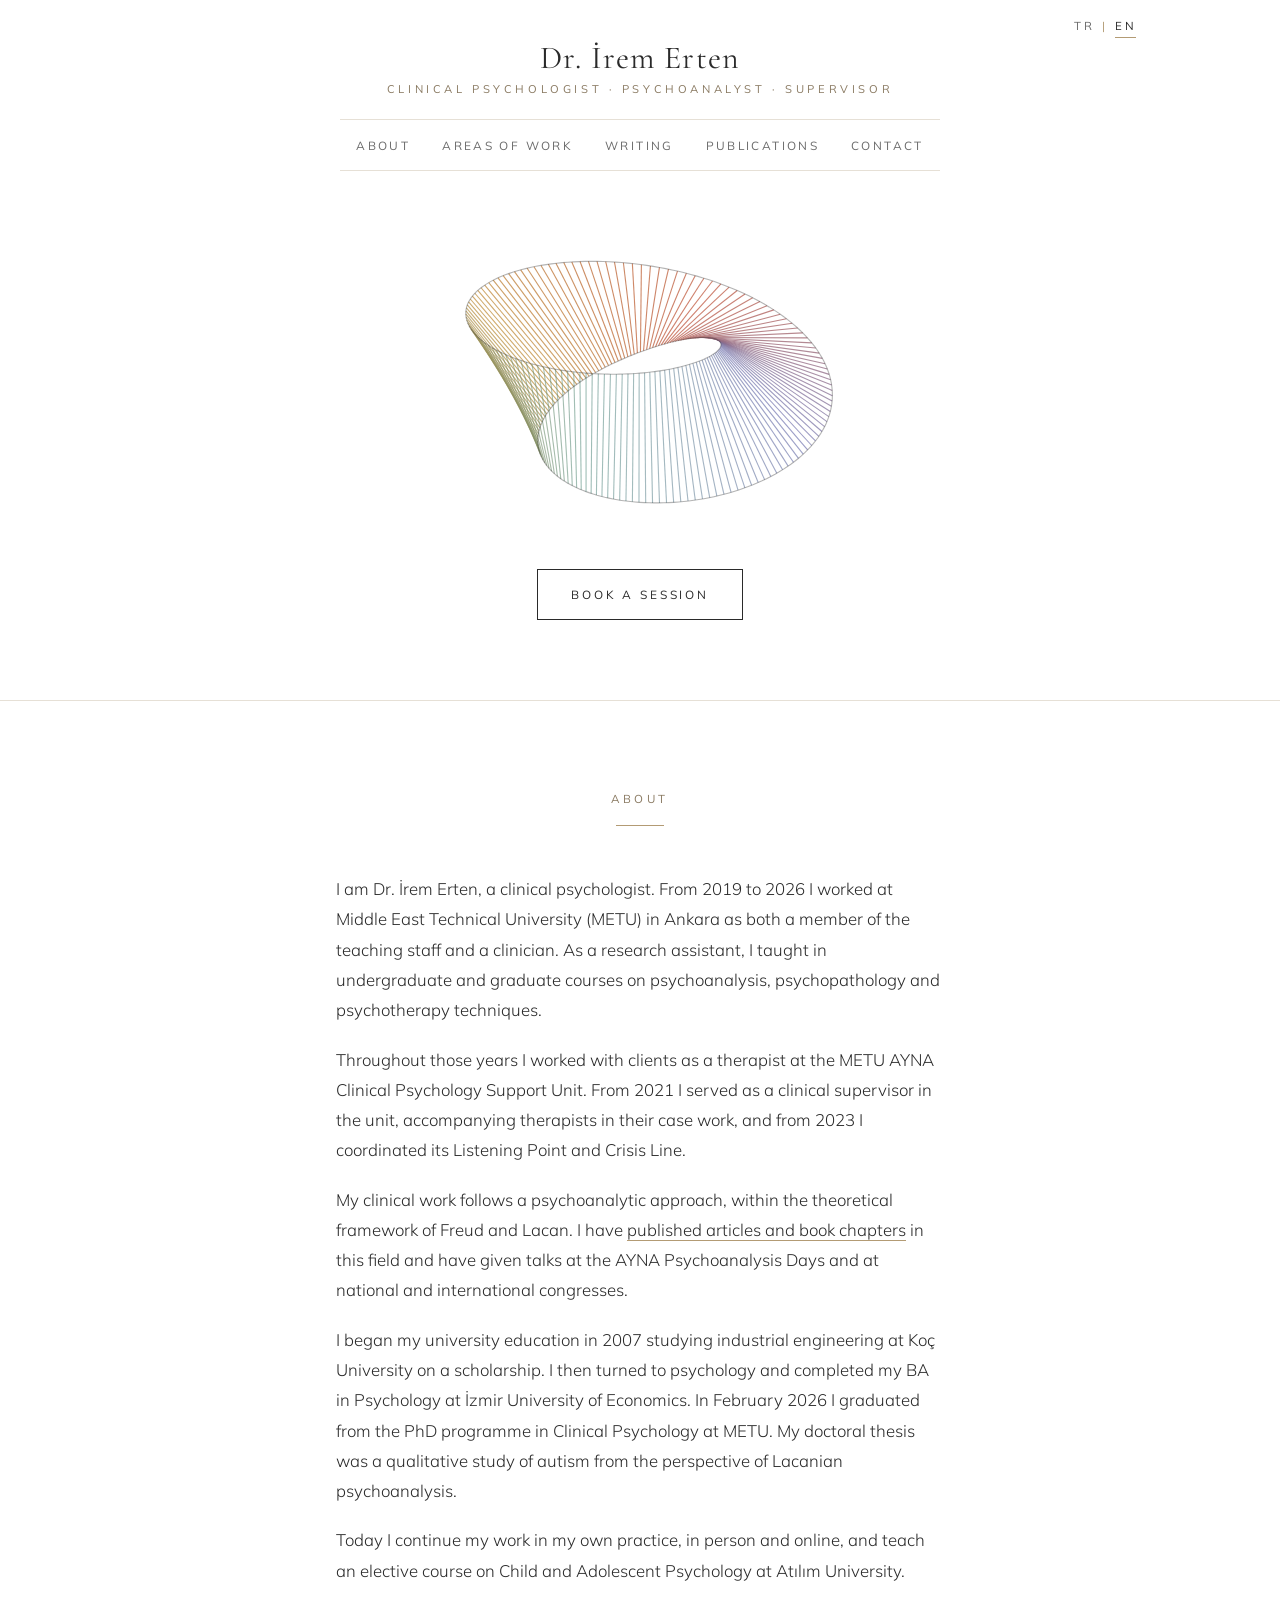
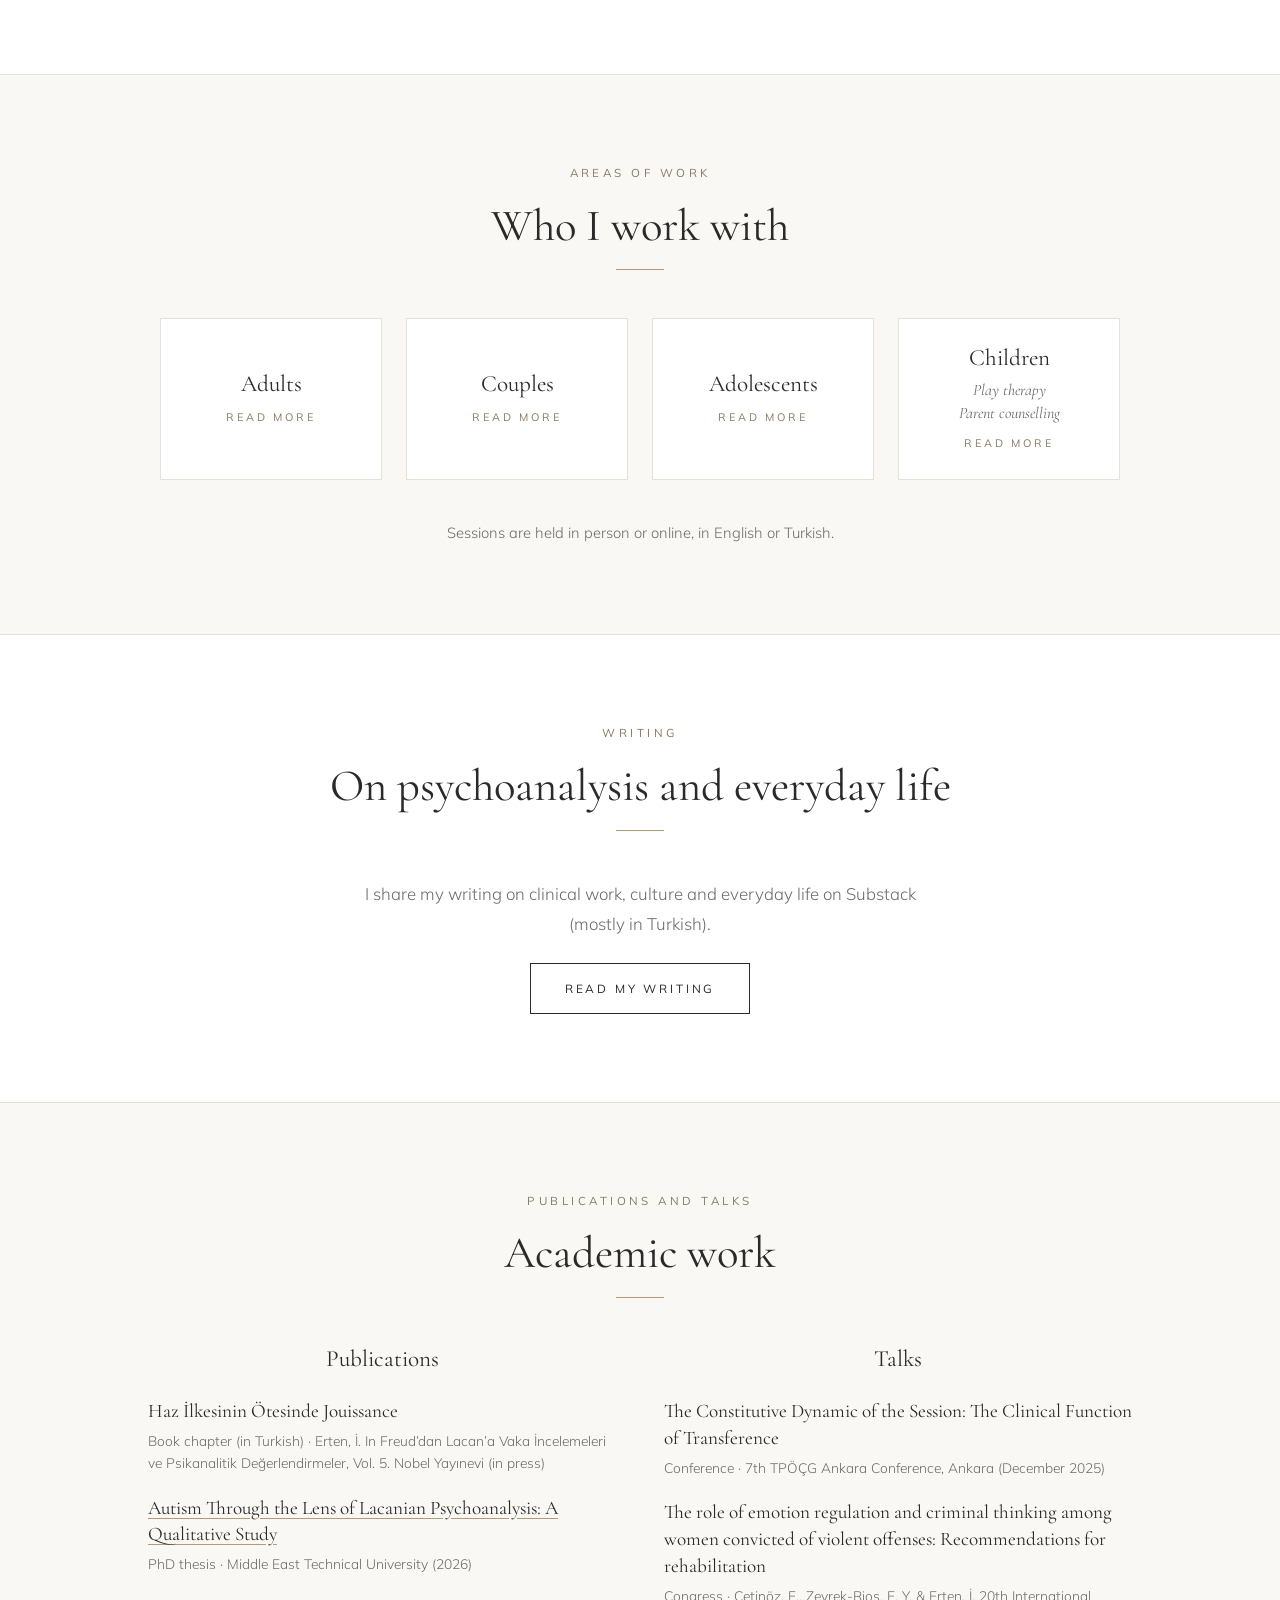
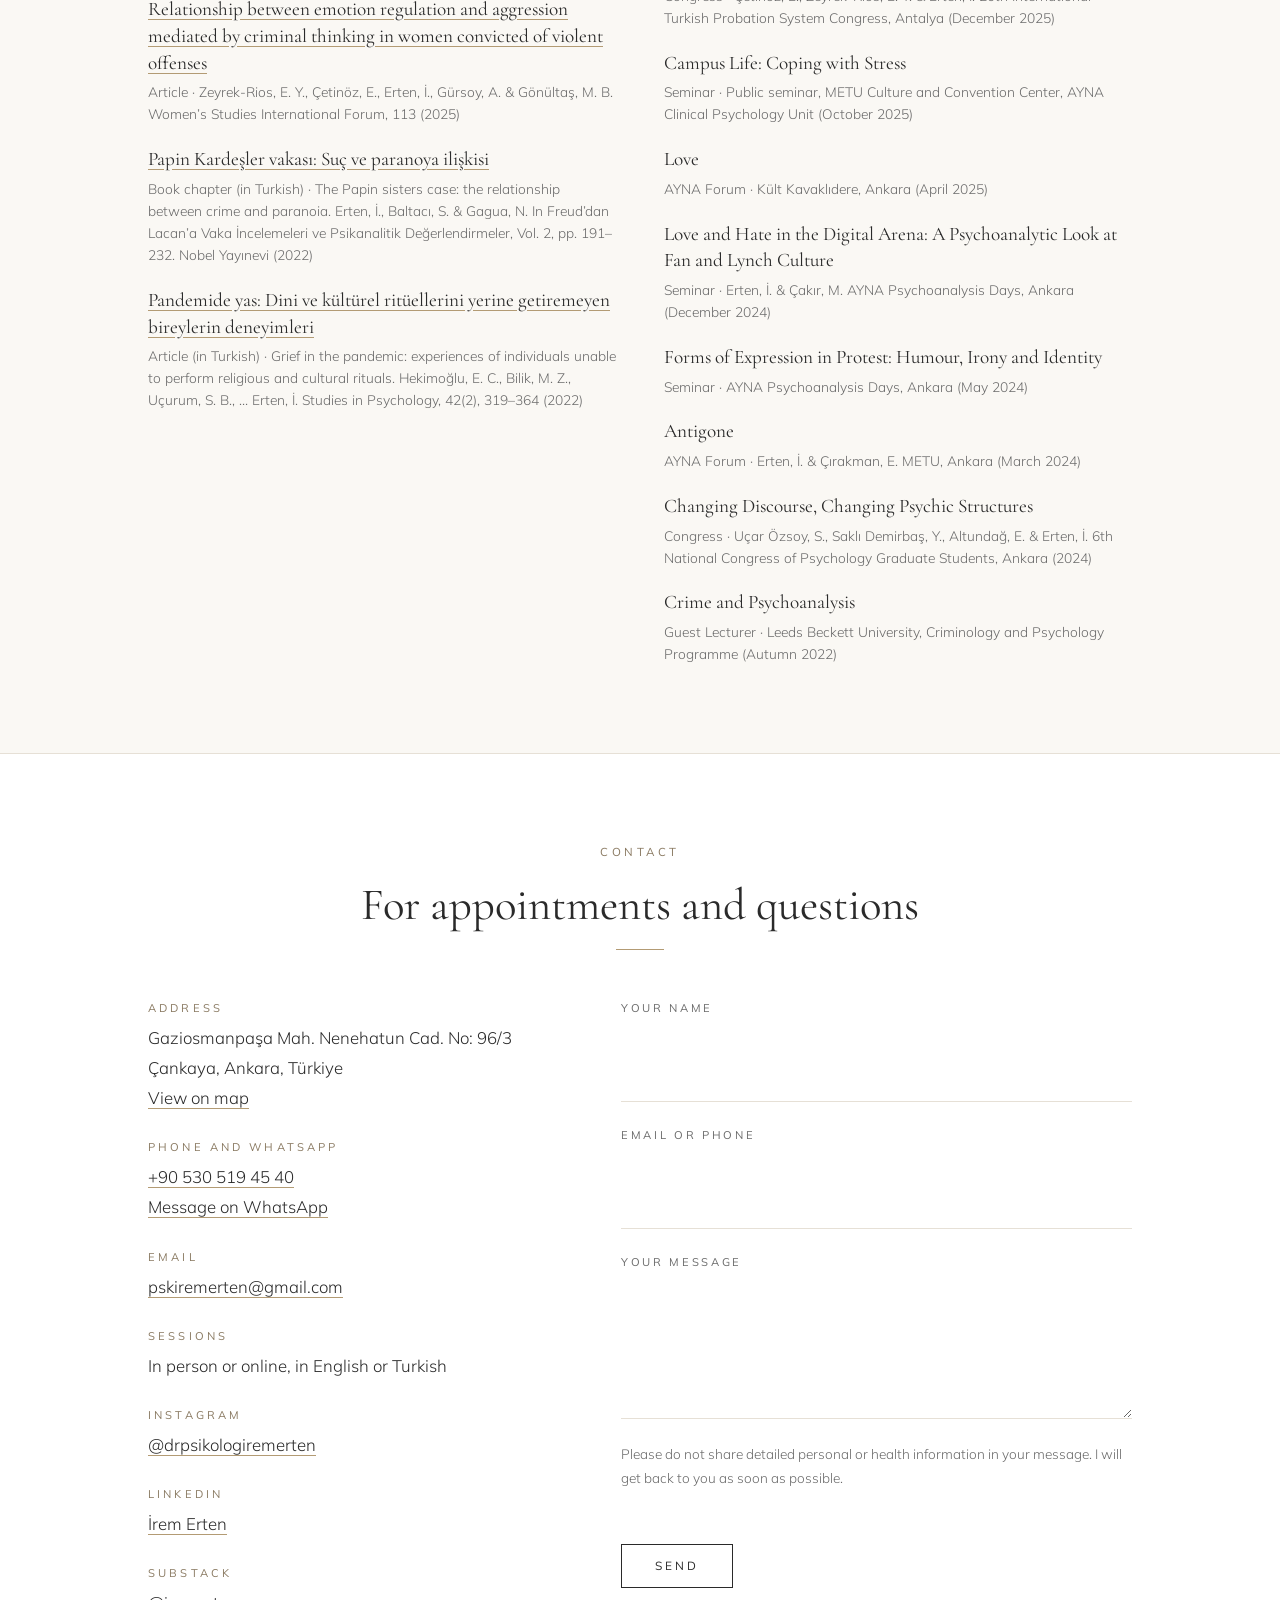
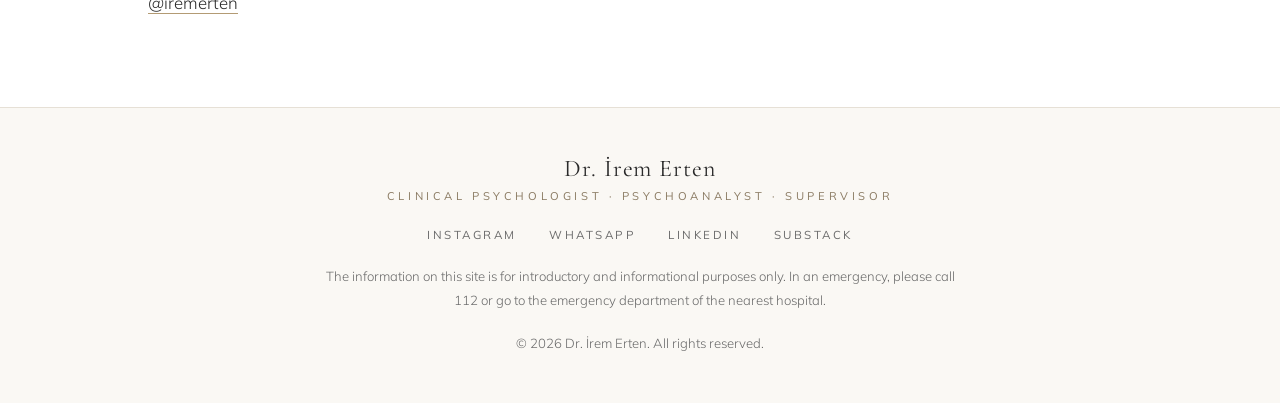
==== commit 28408b09: "Google başlık ve açıklamalarını arama kelimelerine göre güncelle Co-Authored-By: Claude Opus 5.5 <no" ====
--- a/en/index.html
+++ b/en/index.html
@@ -3,8 +3,8 @@
 <head>
 <meta charset="utf-8">
 <meta name="viewport" content="width=device-width, initial-scale=1, viewport-fit=cover">
-<title>Dr. İrem Erten | Clinical Psychologist, Ankara and Online</title>
-<meta name="description" content="Dr. İrem Erten is a clinical psychologist in Ankara working from a psychoanalytic perspective. Therapy for adults, couples, adolescents and children, play therapy and parent counselling. In person or online, in English or Turkish.">
+<title>English-Speaking Psychologist in Ankara | Dr. İrem Erten, Clinical Psychologist</title>
+<meta name="description" content="Dr. İrem Erten, clinical psychologist and psychoanalyst. Therapy for adults, couples, adolescents and children, in English or Turkish. In person in Ankara or online.">
 <meta property="og:title" content="Dr. İrem Erten, Clinical Psychologist">
 <meta property="og:description" content="Clinical psychologist, psychoanalyst. Sessions in person or online.">
 <meta property="og:type" content="website">
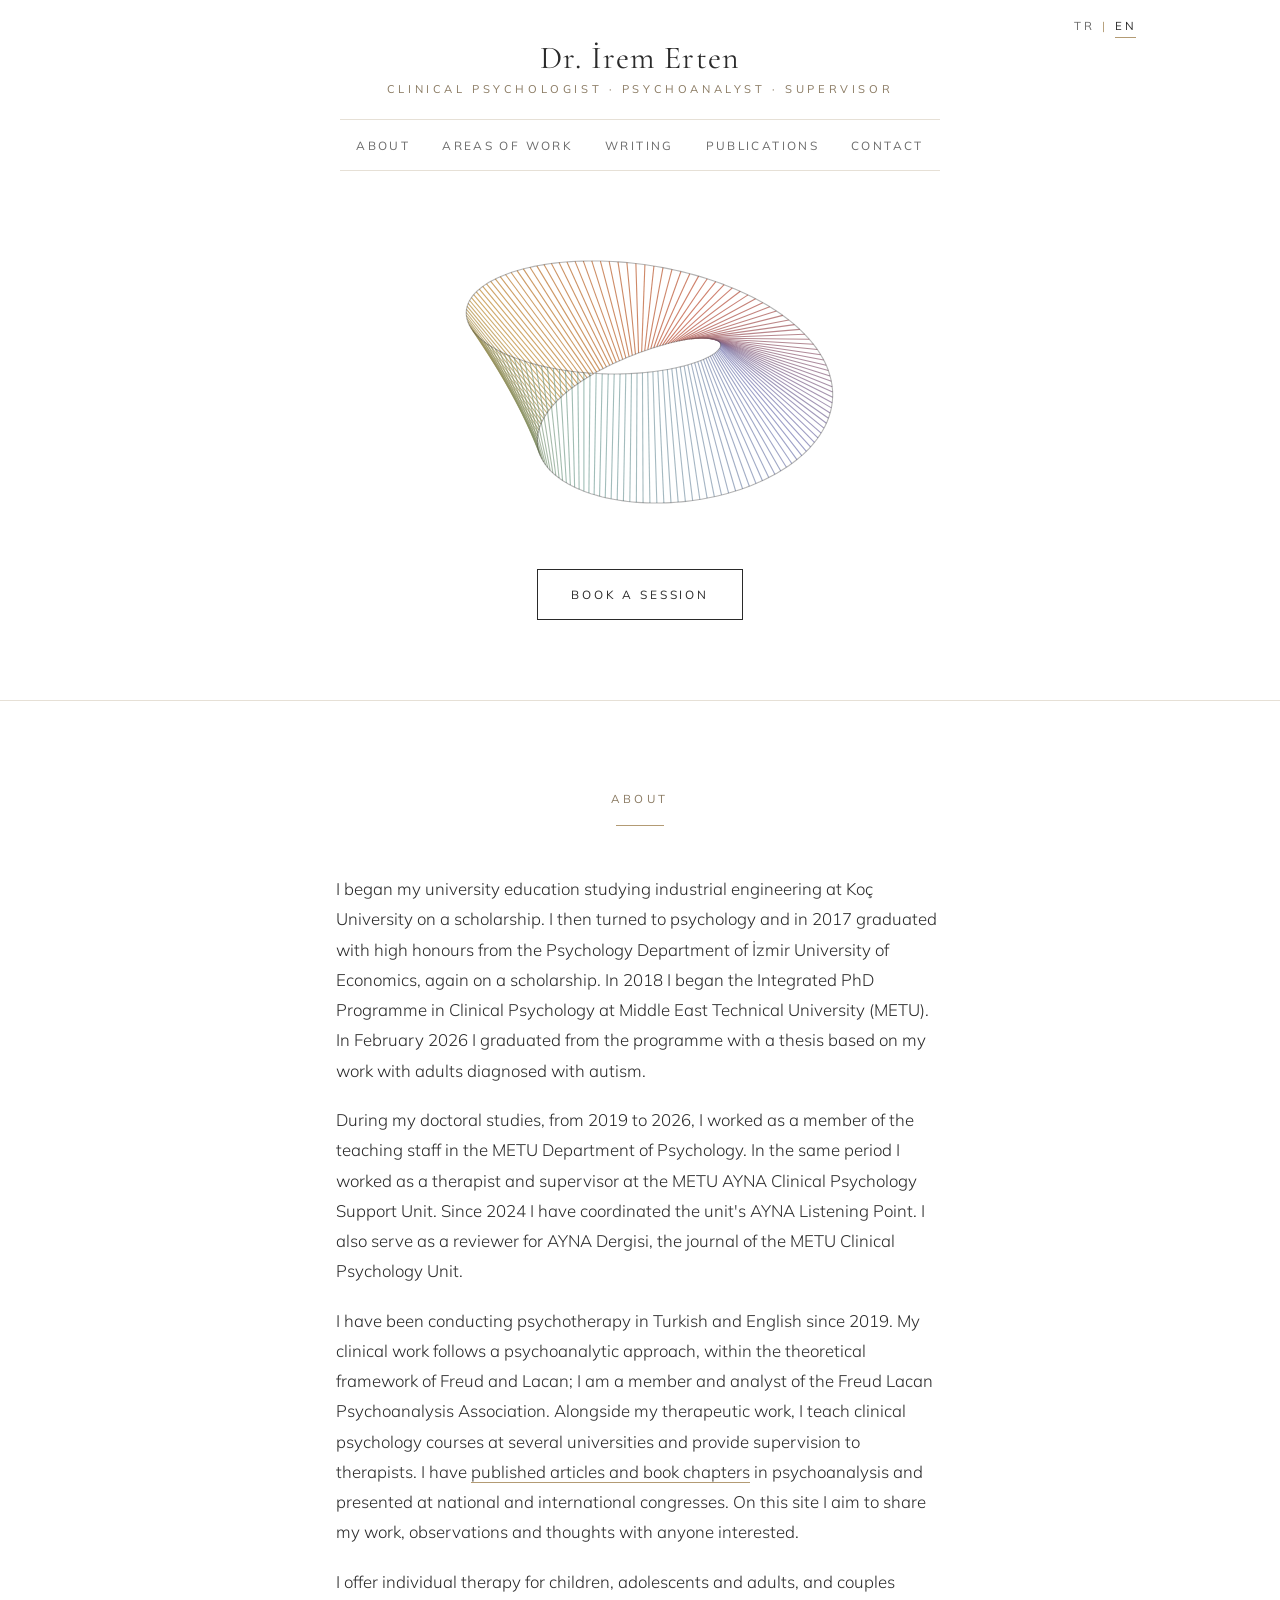
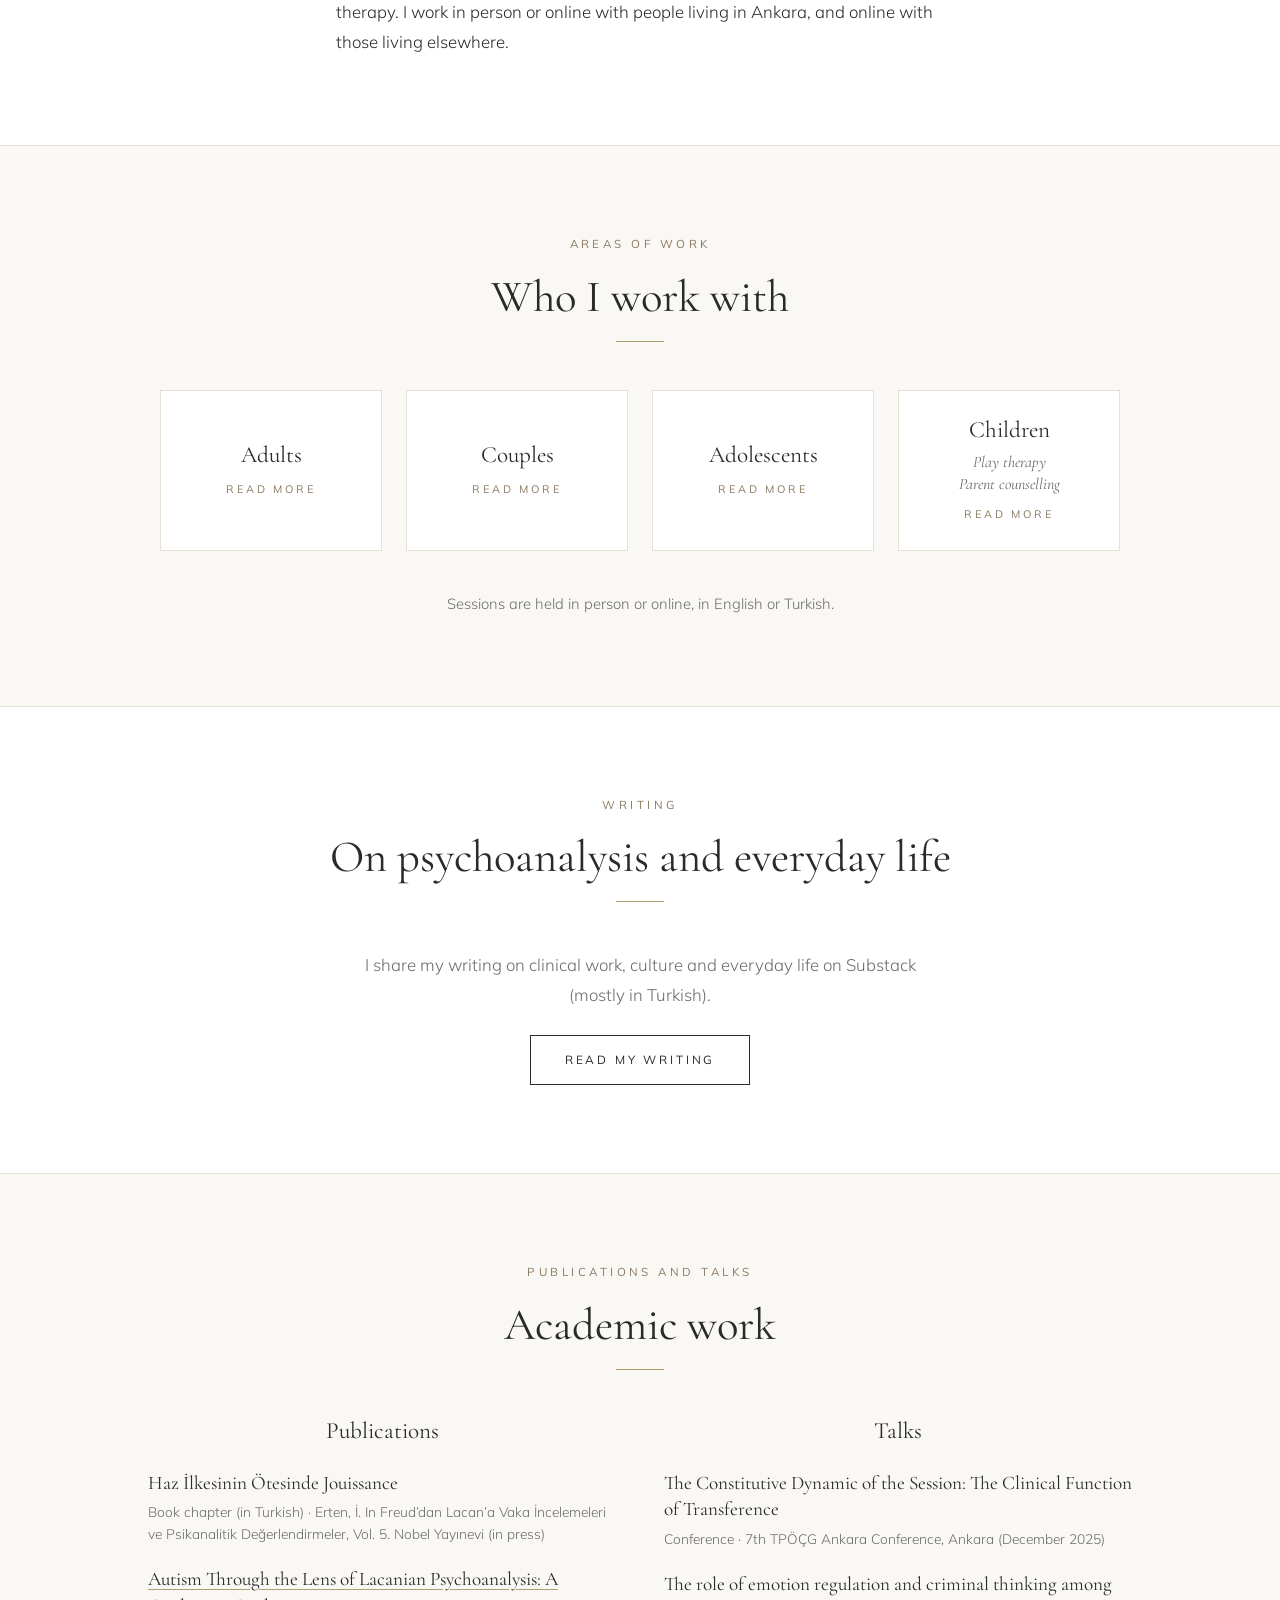
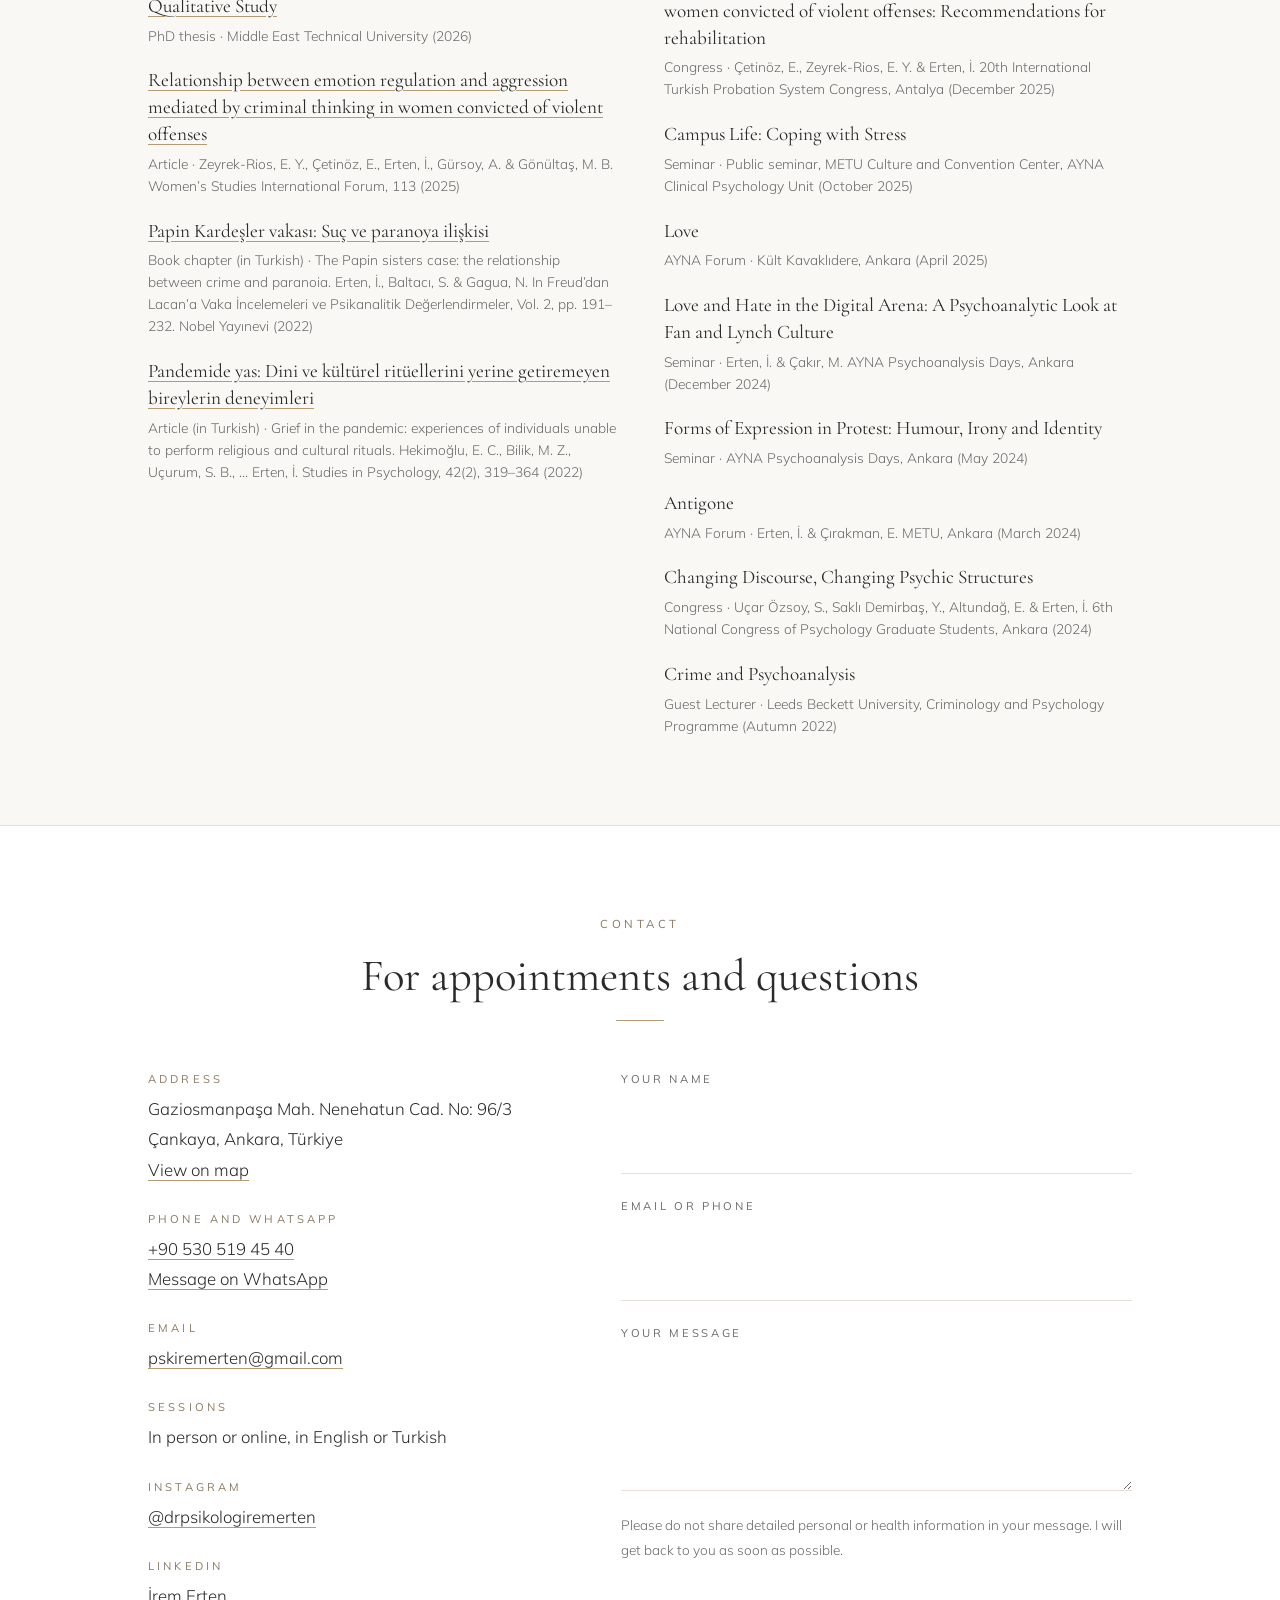
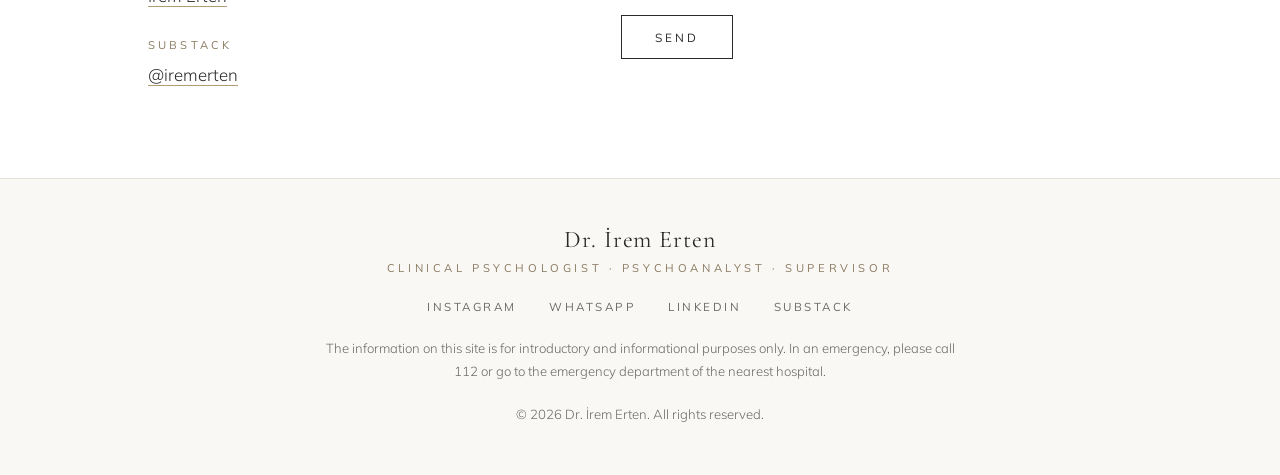
==== commit 200dcbda: "Hakkımda metnini İrem'in yeni metniyle güncelle (TR + EN) Co-Authored-By: Claude Opus 5.5 <noreply@a" ====
--- a/en/index.html
+++ b/en/index.html
@@ -49,11 +49,10 @@
     <div class="wrap">
       <div class="head"><p class="kicker">About</p><span class="rule"></span></div>
       <div class="prose">
-        <p>I am Dr. İrem Erten, a clinical psychologist. From 2019 to 2026 I worked at Middle East Technical University (METU) in Ankara as both a member of the teaching staff and a clinician. As a research assistant, I taught in undergraduate and graduate courses on psychoanalysis, psychopathology and psychotherapy techniques.</p>
-        <p>Throughout those years I worked with clients as a therapist at the METU AYNA Clinical Psychology Support Unit. From 2021 I served as a clinical supervisor in the unit, accompanying therapists in their case work, and from 2023 I coordinated its Listening Point and Crisis Line.</p>
-        <p>My clinical work follows a psychoanalytic approach, within the theoretical framework of Freud and Lacan. I have <a href="#publications">published articles and book chapters</a> in this field and have given talks at the AYNA Psychoanalysis Days and at national and international congresses.</p>
-        <p>I began my university education in 2007 studying industrial engineering at Koç University on a scholarship. I then turned to psychology and completed my BA in Psychology at İzmir University of Economics. In February 2026 I graduated from the PhD programme in Clinical Psychology at METU. My doctoral thesis was a qualitative study of autism from the perspective of Lacanian psychoanalysis.</p>
-        <p>Today I continue my work in my own practice, in person and online, and teach an elective course on Child and Adolescent Psychology at Atılım University.</p>
+        <p>I began my university education studying industrial engineering at Koç University on a scholarship. I then turned to psychology and in 2017 graduated with high honours from the Psychology Department of İzmir University of Economics, again on a scholarship. In 2018 I began the Integrated PhD Programme in Clinical Psychology at Middle East Technical University (METU). In February 2026 I graduated from the programme with a thesis based on my work with adults diagnosed with autism.</p>
+        <p>During my doctoral studies, from 2019 to 2026, I worked as a member of the teaching staff in the METU Department of Psychology. In the same period I worked as a therapist and supervisor at the METU AYNA Clinical Psychology Support Unit. Since 2024 I have coordinated the unit's AYNA Listening Point. I also serve as a reviewer for AYNA Dergisi, the journal of the METU Clinical Psychology Unit.</p>
+        <p>I have been conducting psychotherapy in Turkish and English since 2019. My clinical work follows a psychoanalytic approach, within the theoretical framework of Freud and Lacan; I am a member and analyst of the Freud Lacan Psychoanalysis Association. Alongside my therapeutic work, I teach clinical psychology courses at several universities and provide supervision to therapists. I have <a href="#publications">published articles and book chapters</a> in psychoanalysis and presented at national and international congresses. On this site I aim to share my work, observations and thoughts with anyone interested.</p>
+        <p>I offer individual therapy for children, adolescents and adults, and couples therapy. I work in person or online with people living in Ankara, and online with those living elsewhere.</p>
       </div>
     </div>
   </section>
--- a/style.css
+++ b/style.css
@@ -58,6 +58,9 @@
 section.tint { background: var(--tint); }
 .prose { max-width: var(--measure); margin: 0 auto; display: grid; gap: 1.2rem; font-weight: 300; }
 .prose strong { font-weight: 400; }
+.prose h2 { font-size: clamp(1.6rem, 3vw, 2rem); margin-top: 1.8rem; }
+.prose .qa { display: grid; gap: .4rem; padding-top: 1rem; border-top: 1px solid var(--line); }
+.prose .qa h3 { font-size: 1.25rem; }
 .facts { list-style: none; margin: 3.5rem auto 0; padding: 2rem 0 0; max-width: 52rem; border-top: 1px solid var(--line); display: grid; grid-template-columns: repeat(4, minmax(0, 1fr)); gap: 1.5rem; text-align: center; }
 .facts b { display: block; font-family: var(--font-display); font-weight: 400; font-size: 1.3rem; }
 .facts span { font-size: .9rem; color: var(--muted); font-weight: 300; }
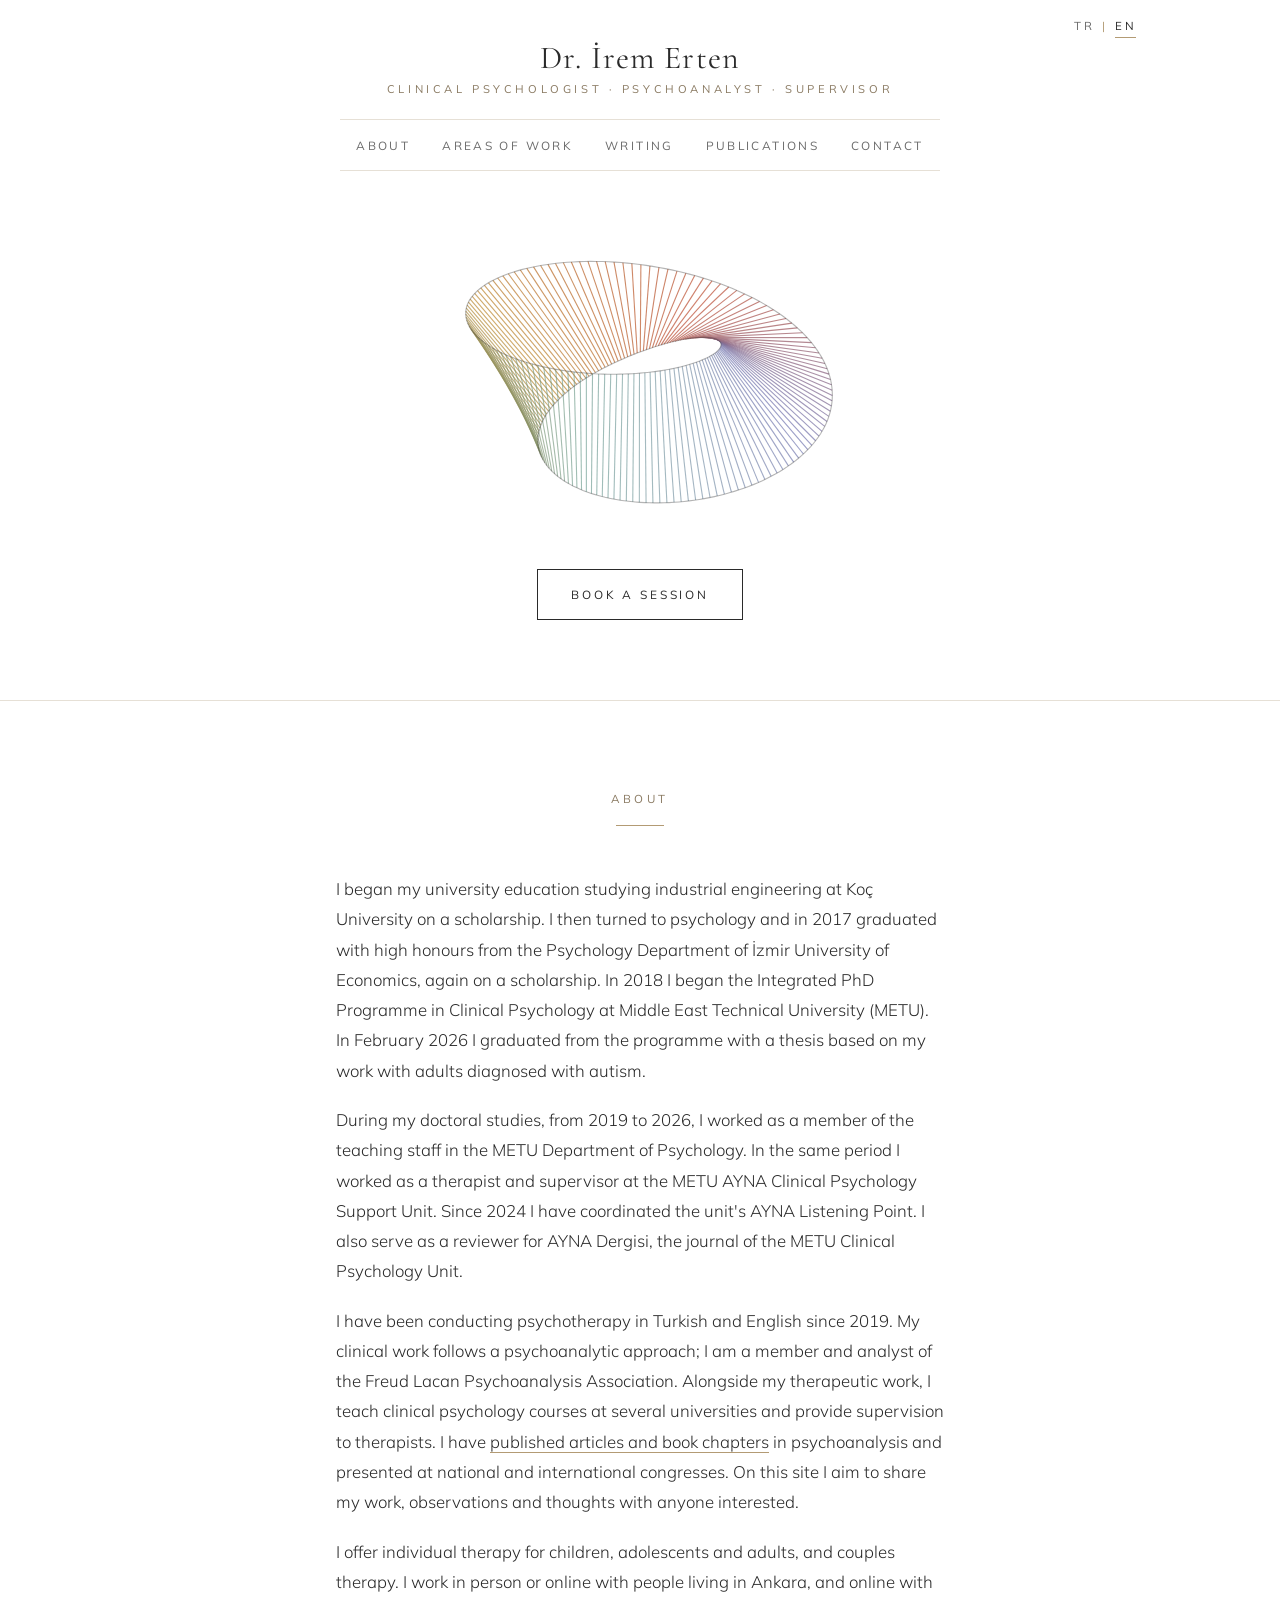
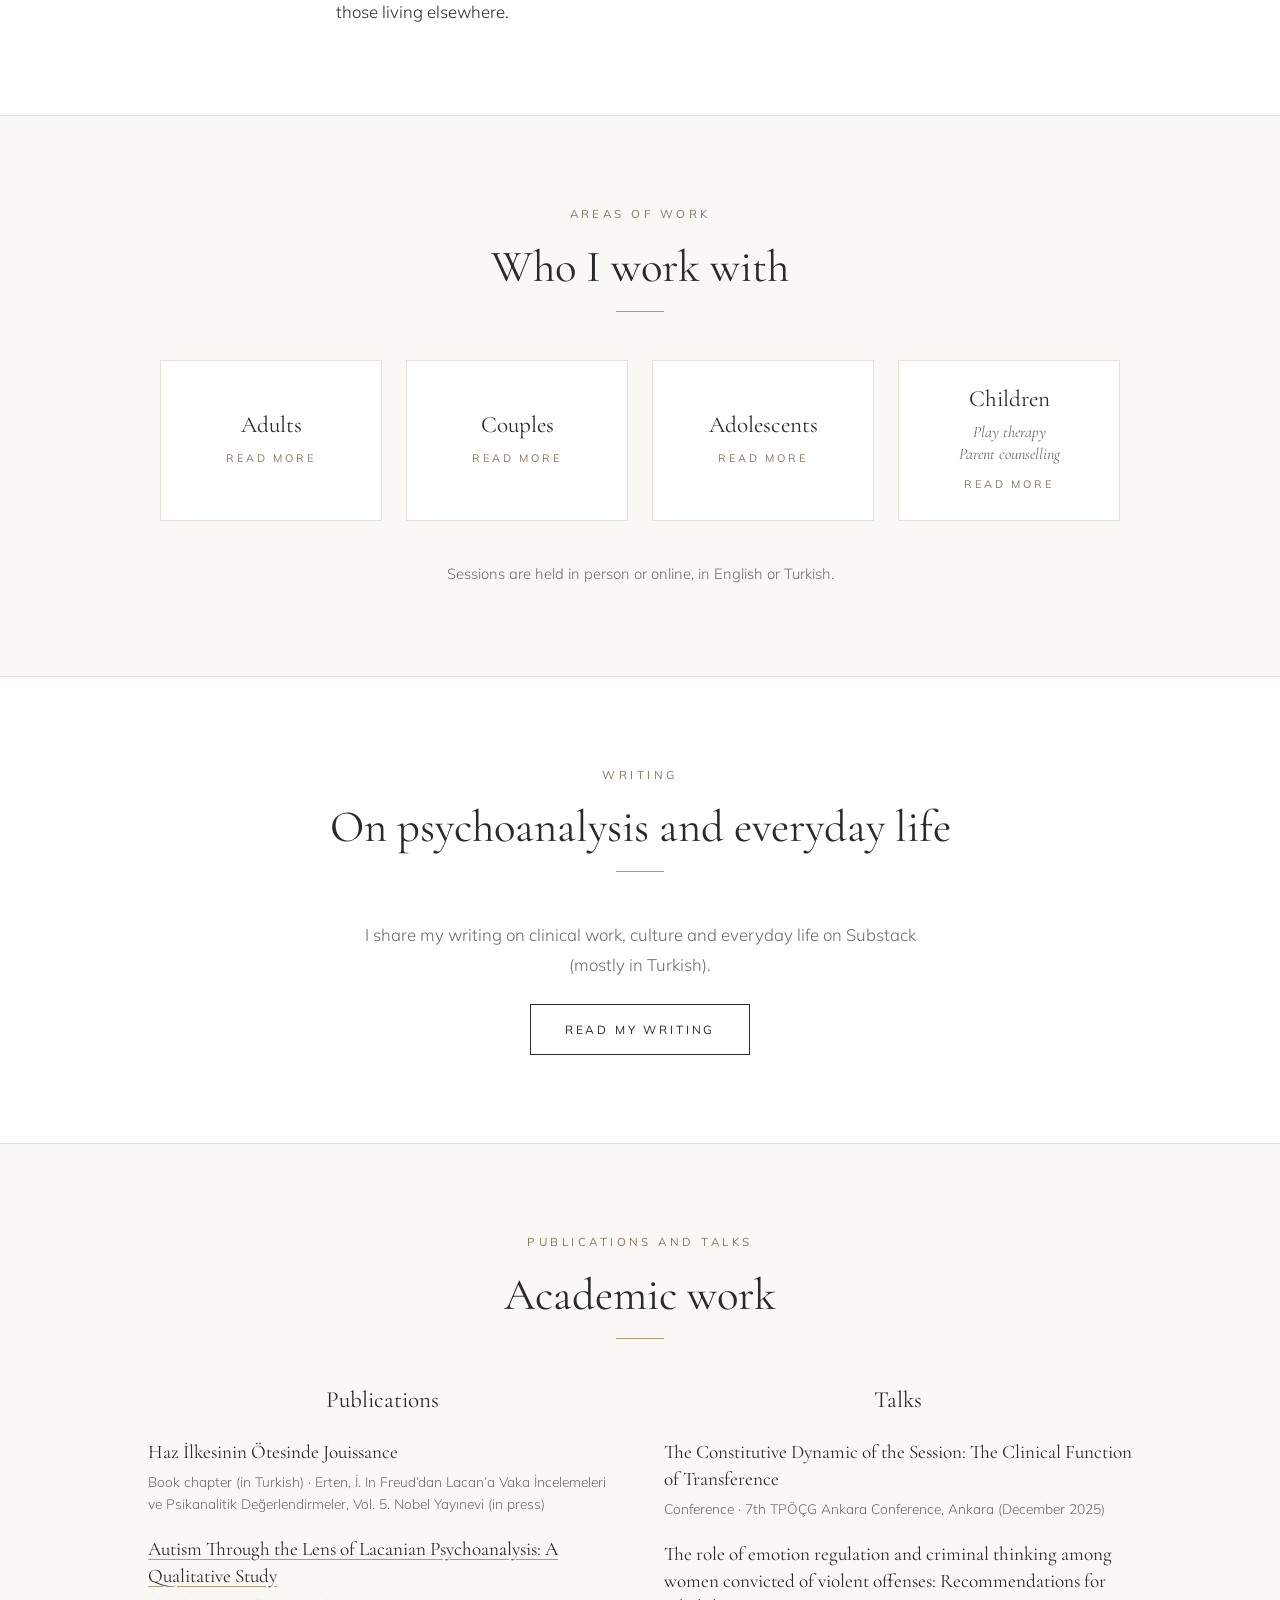
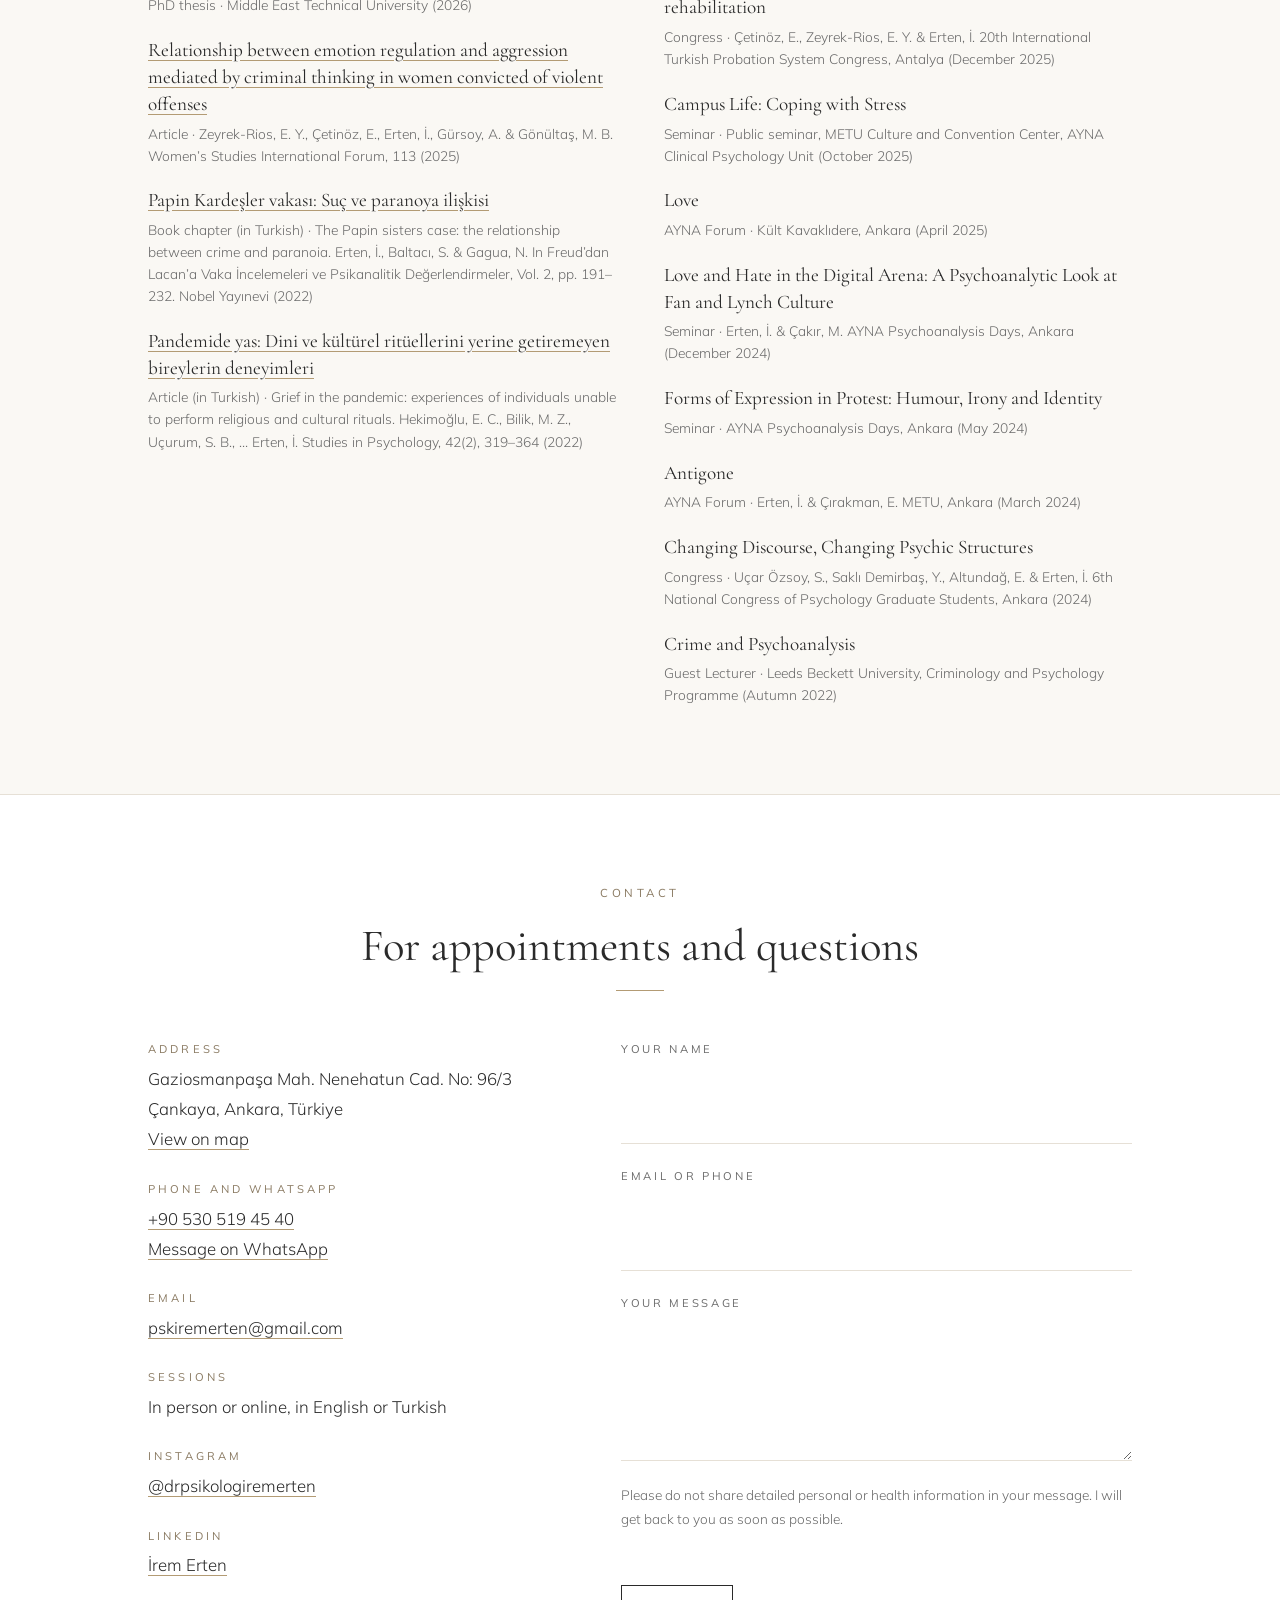
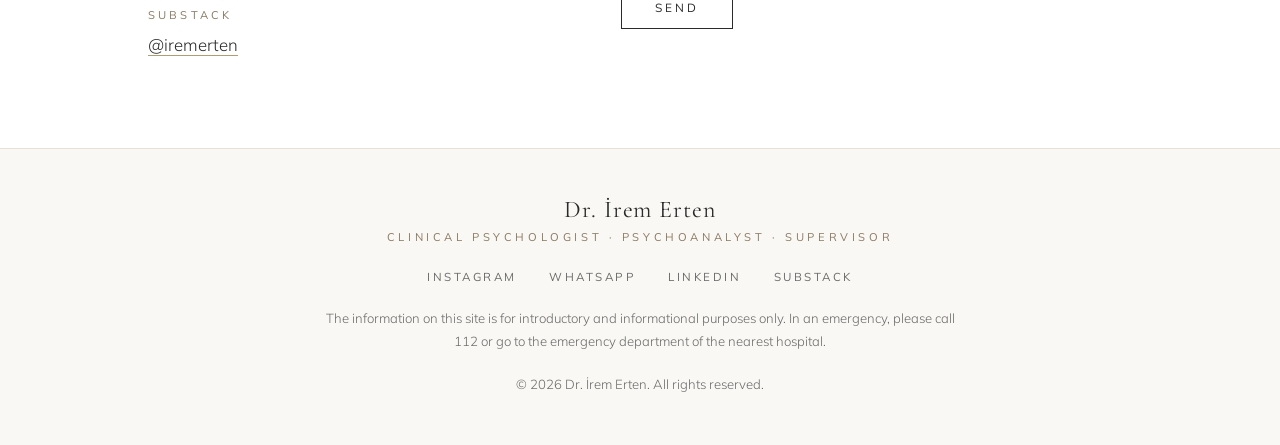
==== commit f58dd91b: "Hakkımda: Freud ve Lacan ifadesini çıkar Co-Authored-By: Claude Opus 5.5 <noreply@anthropic.com> Cla" ====
--- a/en/index.html
+++ b/en/index.html
@@ -51,7 +51,7 @@
       <div class="prose">
         <p>I began my university education studying industrial engineering at Koç University on a scholarship. I then turned to psychology and in 2017 graduated with high honours from the Psychology Department of İzmir University of Economics, again on a scholarship. In 2018 I began the Integrated PhD Programme in Clinical Psychology at Middle East Technical University (METU). In February 2026 I graduated from the programme with a thesis based on my work with adults diagnosed with autism.</p>
         <p>During my doctoral studies, from 2019 to 2026, I worked as a member of the teaching staff in the METU Department of Psychology. In the same period I worked as a therapist and supervisor at the METU AYNA Clinical Psychology Support Unit. Since 2024 I have coordinated the unit's AYNA Listening Point. I also serve as a reviewer for AYNA Dergisi, the journal of the METU Clinical Psychology Unit.</p>
-        <p>I have been conducting psychotherapy in Turkish and English since 2019. My clinical work follows a psychoanalytic approach, within the theoretical framework of Freud and Lacan; I am a member and analyst of the Freud Lacan Psychoanalysis Association. Alongside my therapeutic work, I teach clinical psychology courses at several universities and provide supervision to therapists. I have <a href="#publications">published articles and book chapters</a> in psychoanalysis and presented at national and international congresses. On this site I aim to share my work, observations and thoughts with anyone interested.</p>
+        <p>I have been conducting psychotherapy in Turkish and English since 2019. My clinical work follows a psychoanalytic approach; I am a member and analyst of the Freud Lacan Psychoanalysis Association. Alongside my therapeutic work, I teach clinical psychology courses at several universities and provide supervision to therapists. I have <a href="#publications">published articles and book chapters</a> in psychoanalysis and presented at national and international congresses. On this site I aim to share my work, observations and thoughts with anyone interested.</p>
         <p>I offer individual therapy for children, adolescents and adults, and couples therapy. I work in person or online with people living in Ankara, and online with those living elsewhere.</p>
       </div>
     </div>
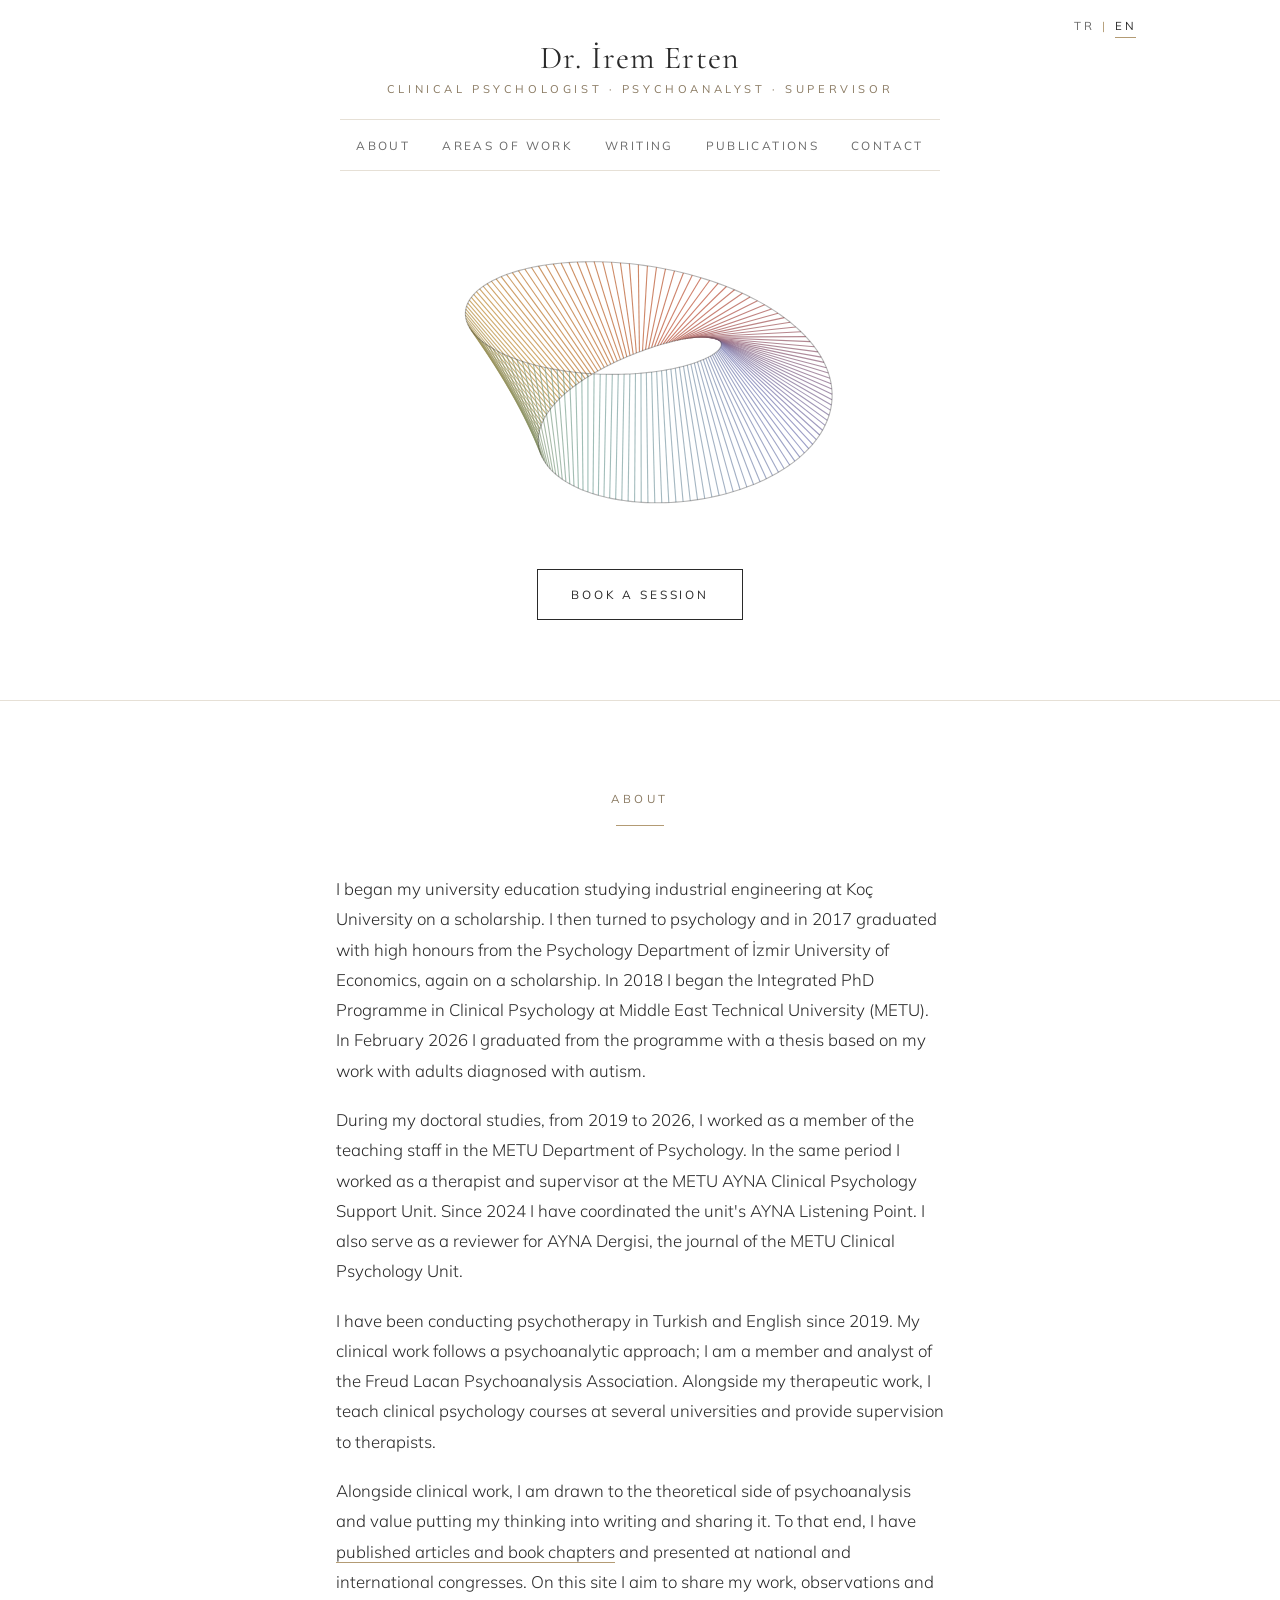
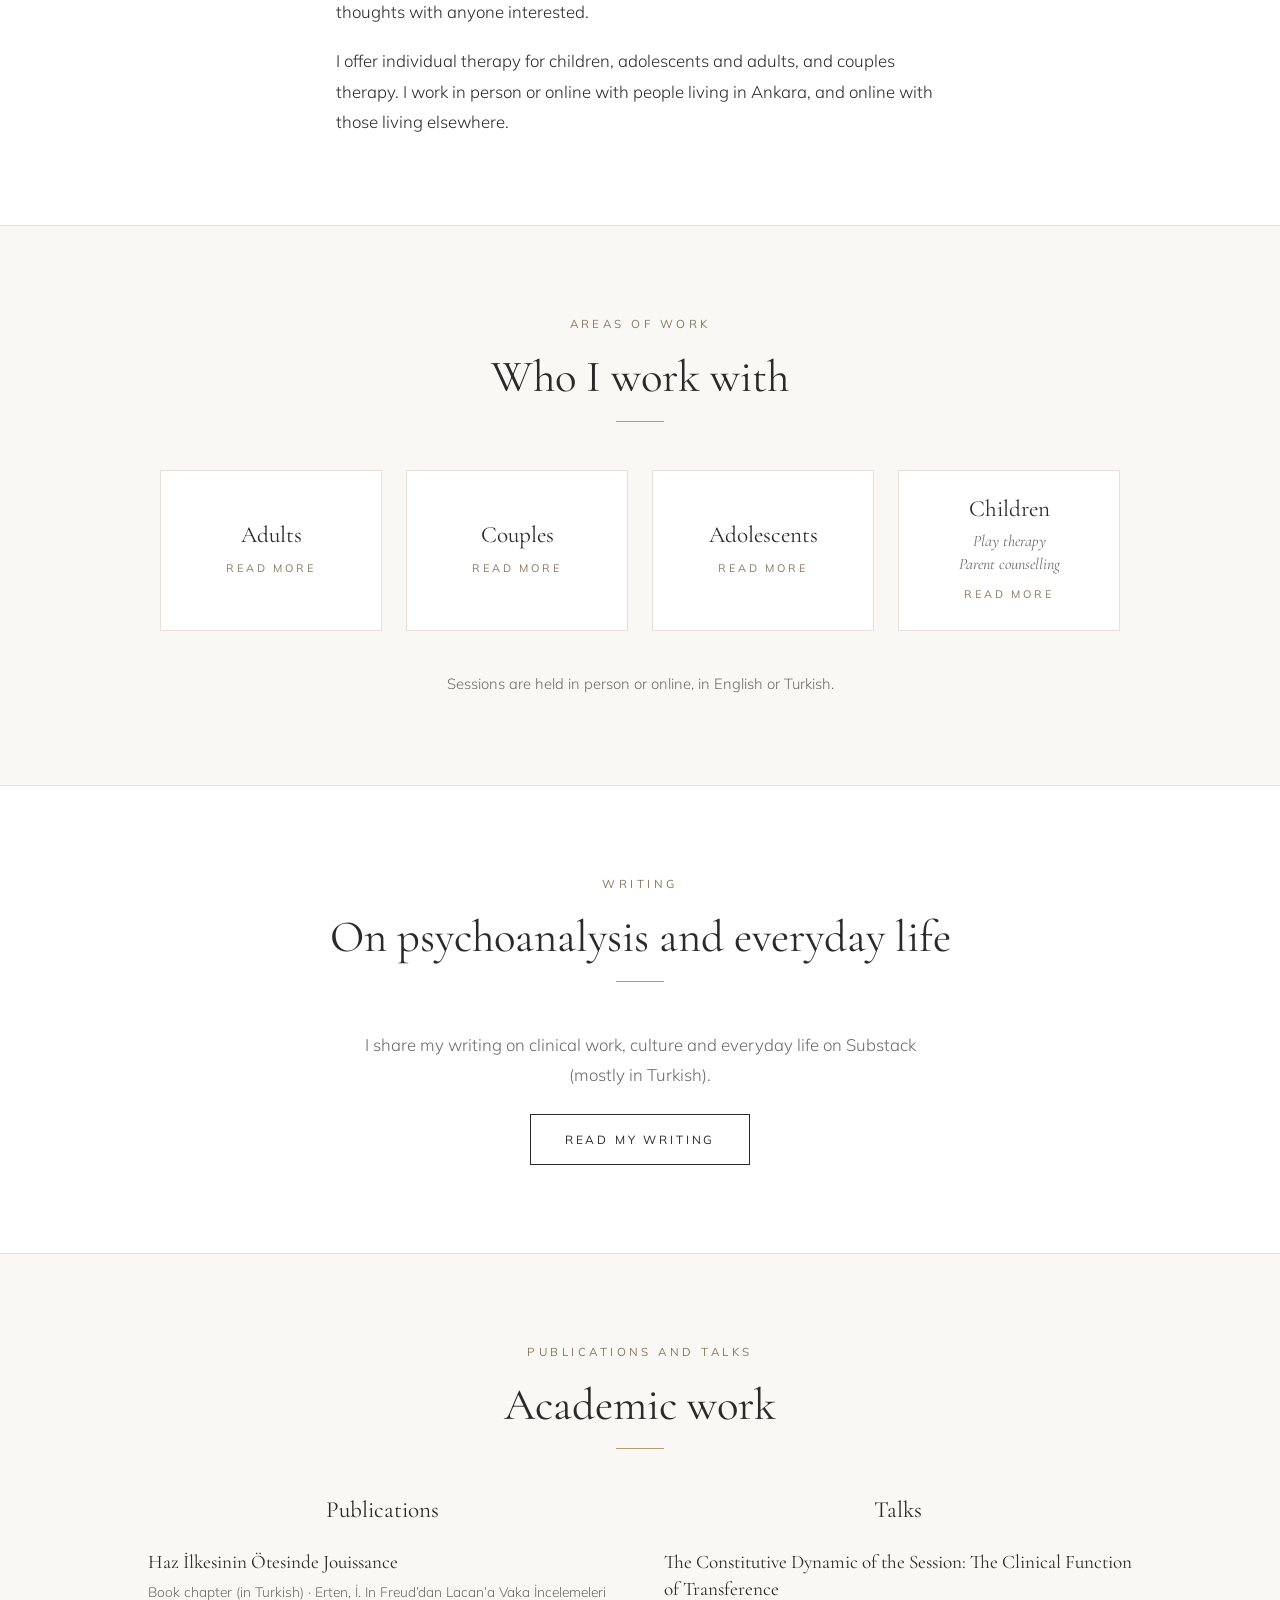
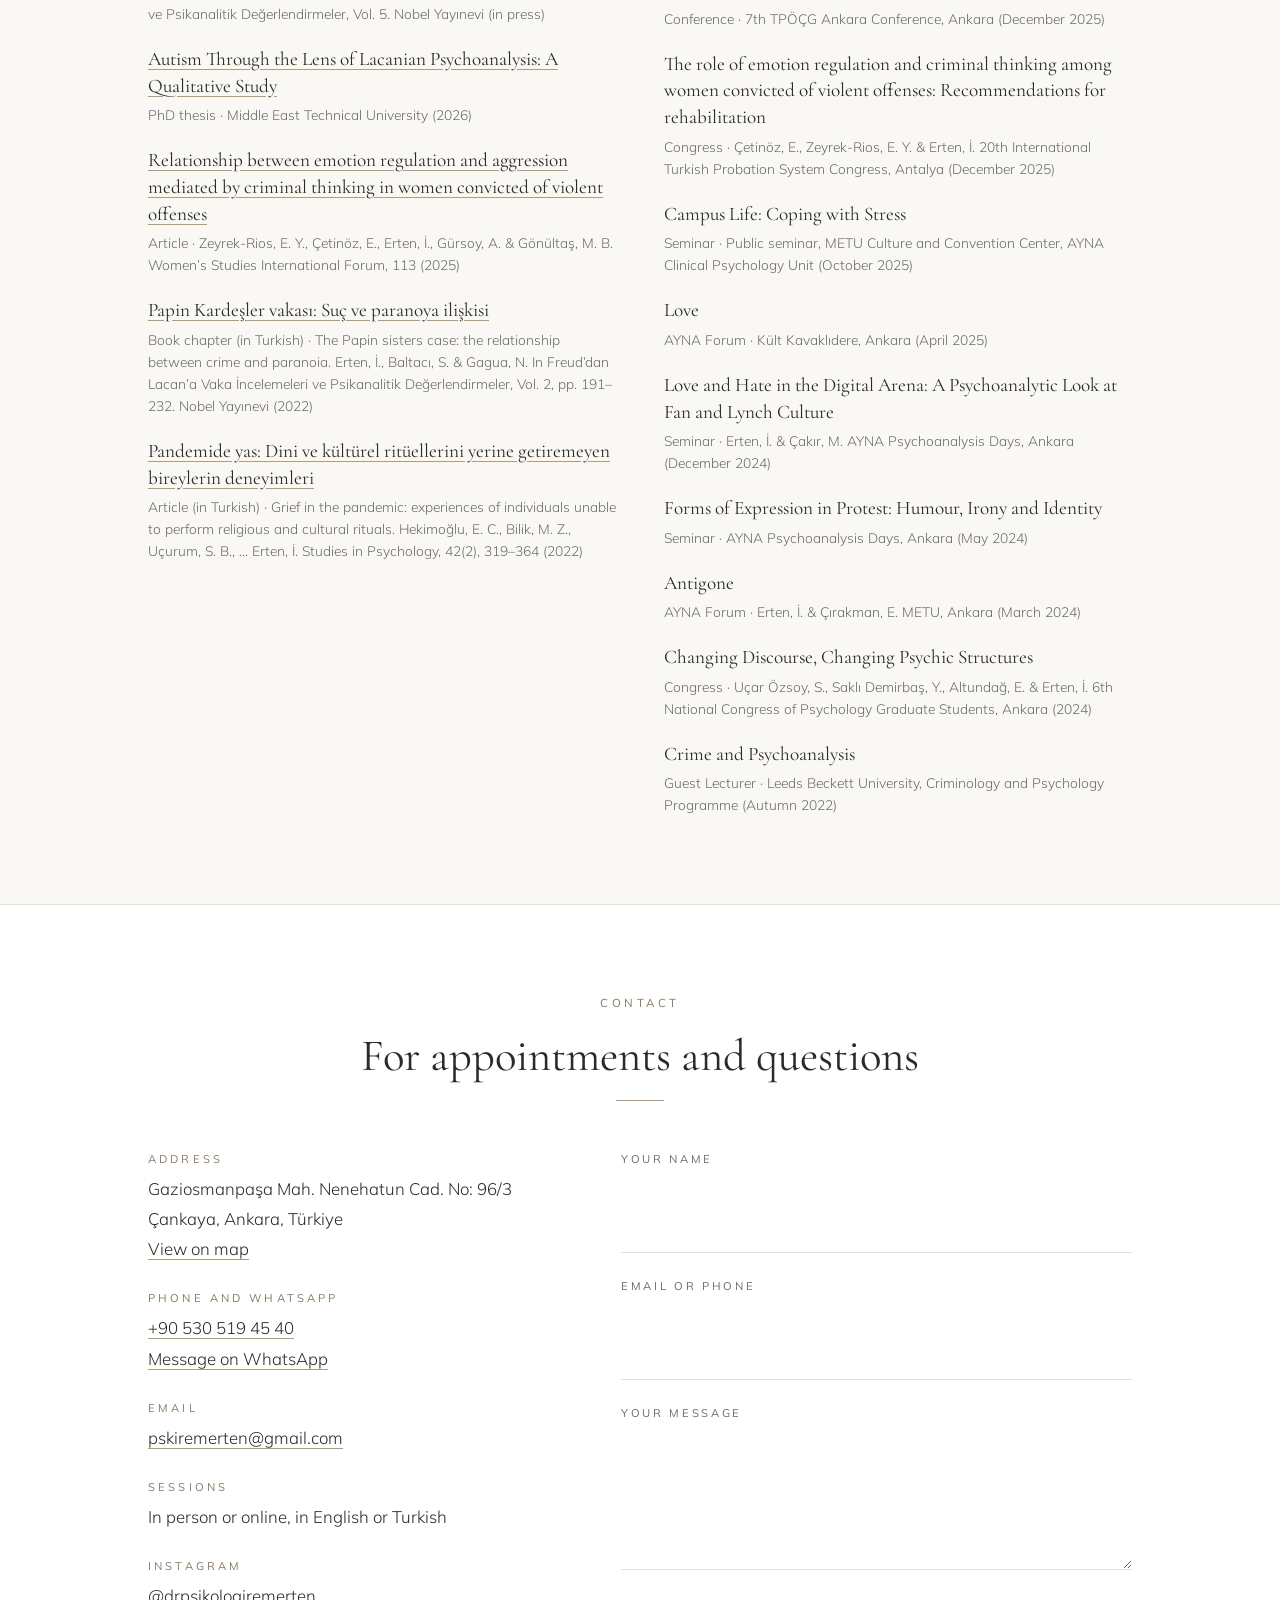
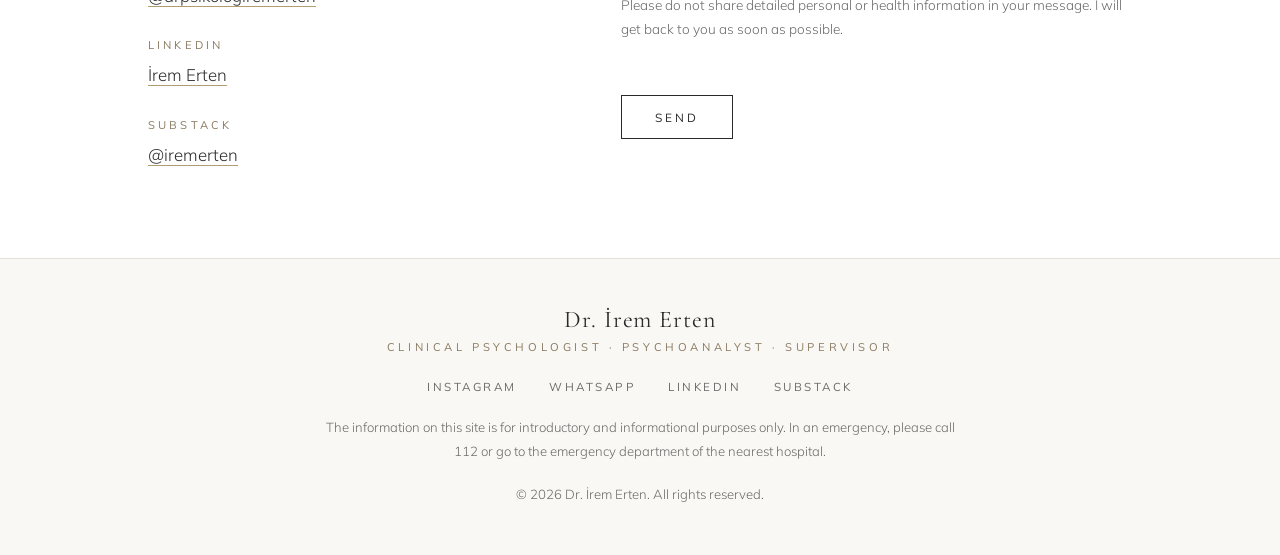
==== commit 71549693: "Hakkımda: yayınlar cümlesine geçiş ekle Co-Authored-By: Claude Opus 5.5 <noreply@anthropic.com> Clau" ====
--- a/en/index.html
+++ b/en/index.html
@@ -51,7 +51,8 @@
       <div class="prose">
         <p>I began my university education studying industrial engineering at Koç University on a scholarship. I then turned to psychology and in 2017 graduated with high honours from the Psychology Department of İzmir University of Economics, again on a scholarship. In 2018 I began the Integrated PhD Programme in Clinical Psychology at Middle East Technical University (METU). In February 2026 I graduated from the programme with a thesis based on my work with adults diagnosed with autism.</p>
         <p>During my doctoral studies, from 2019 to 2026, I worked as a member of the teaching staff in the METU Department of Psychology. In the same period I worked as a therapist and supervisor at the METU AYNA Clinical Psychology Support Unit. Since 2024 I have coordinated the unit's AYNA Listening Point. I also serve as a reviewer for AYNA Dergisi, the journal of the METU Clinical Psychology Unit.</p>
-        <p>I have been conducting psychotherapy in Turkish and English since 2019. My clinical work follows a psychoanalytic approach; I am a member and analyst of the Freud Lacan Psychoanalysis Association. Alongside my therapeutic work, I teach clinical psychology courses at several universities and provide supervision to therapists. I have <a href="#publications">published articles and book chapters</a> in psychoanalysis and presented at national and international congresses. On this site I aim to share my work, observations and thoughts with anyone interested.</p>
+        <p>I have been conducting psychotherapy in Turkish and English since 2019. My clinical work follows a psychoanalytic approach; I am a member and analyst of the Freud Lacan Psychoanalysis Association. Alongside my therapeutic work, I teach clinical psychology courses at several universities and provide supervision to therapists.</p>
+        <p>Alongside clinical work, I am drawn to the theoretical side of psychoanalysis and value putting my thinking into writing and sharing it. To that end, I have <a href="#publications">published articles and book chapters</a> and presented at national and international congresses. On this site I aim to share my work, observations and thoughts with anyone interested.</p>
         <p>I offer individual therapy for children, adolescents and adults, and couples therapy. I work in person or online with people living in Ankara, and online with those living elsewhere.</p>
       </div>
     </div>
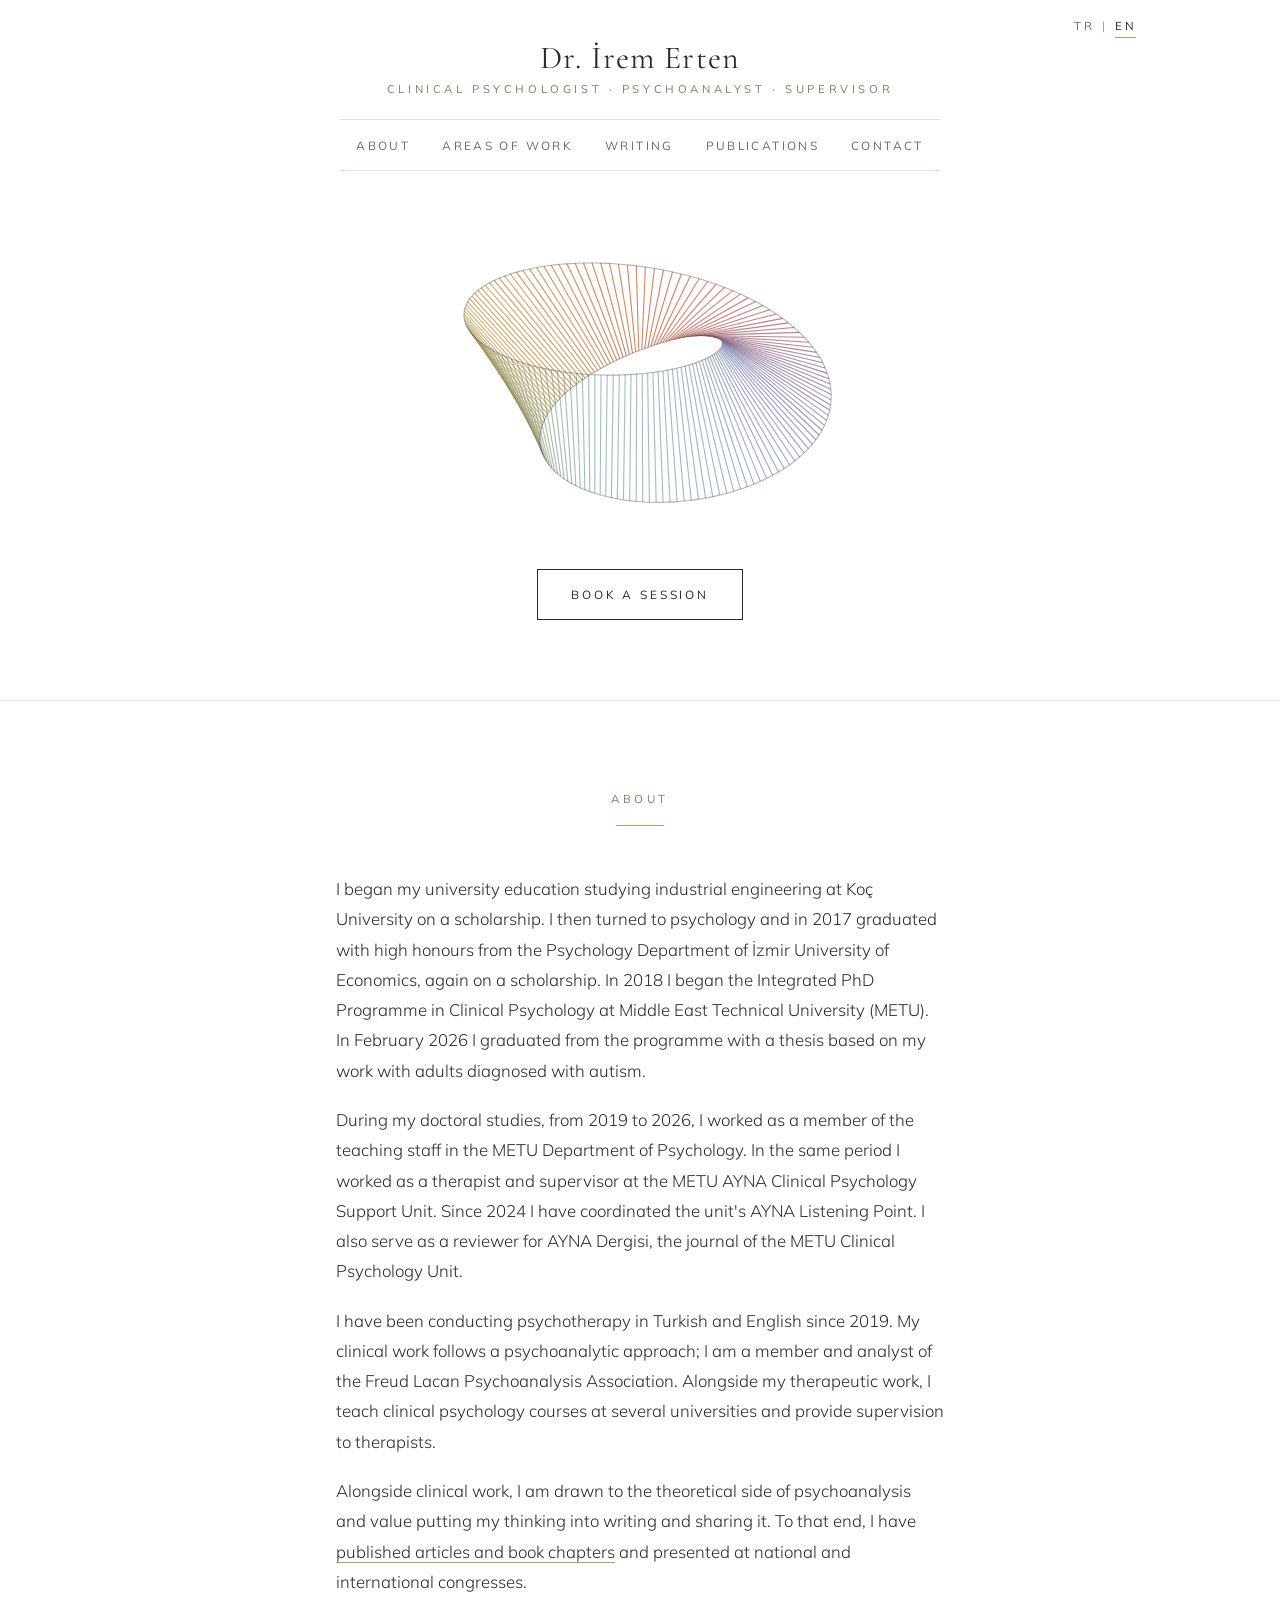
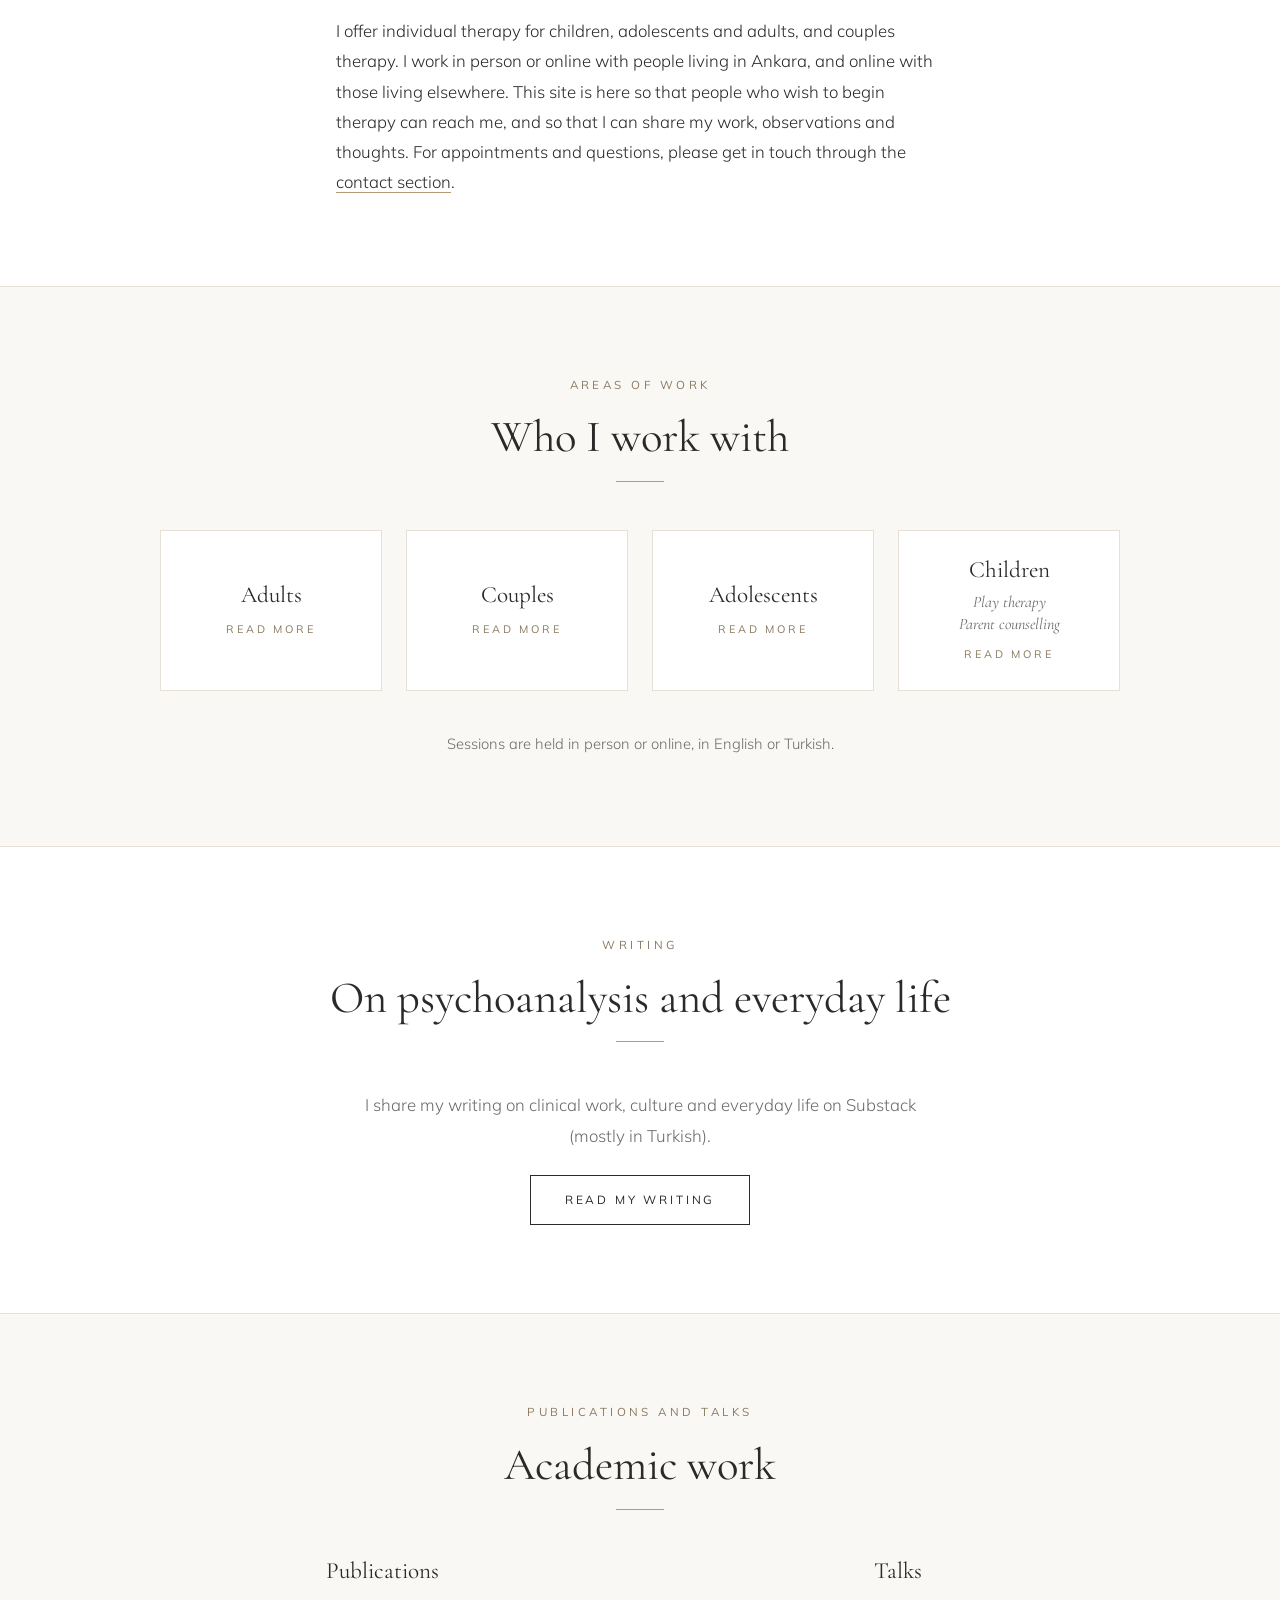
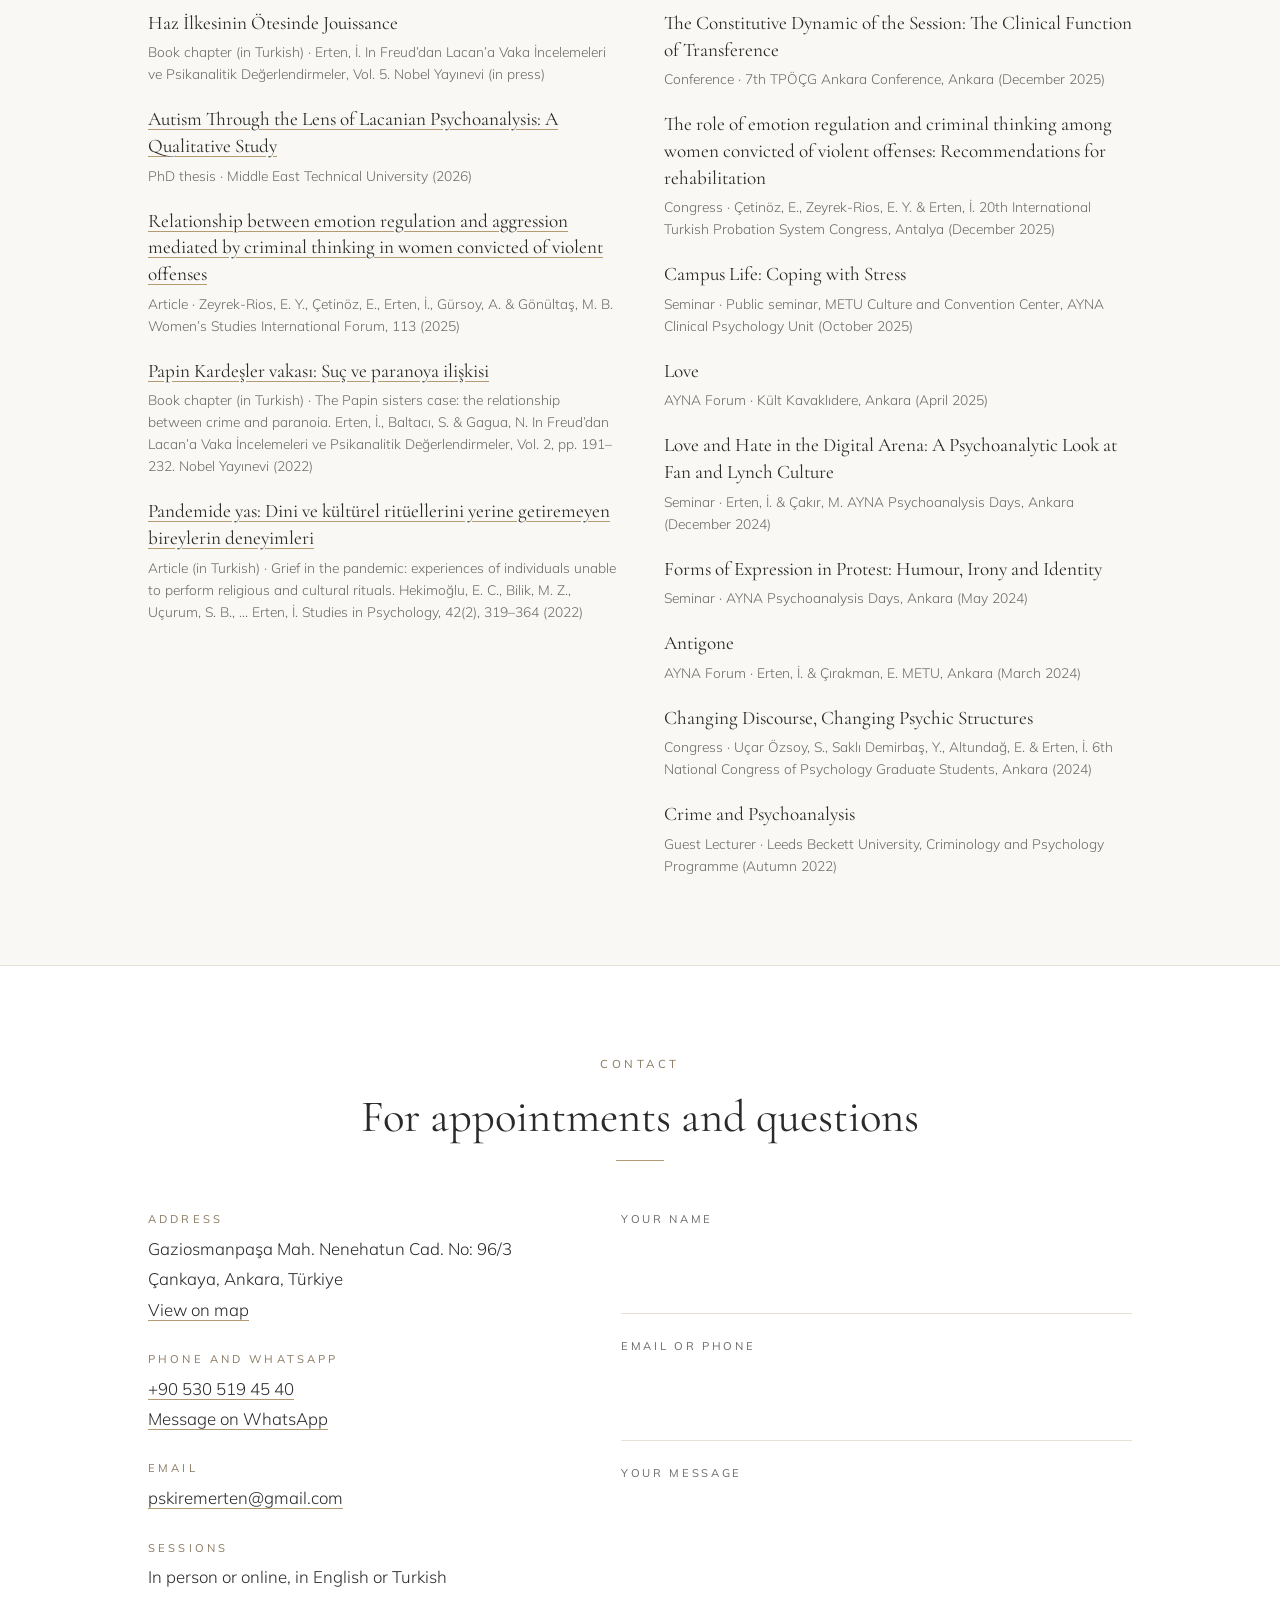
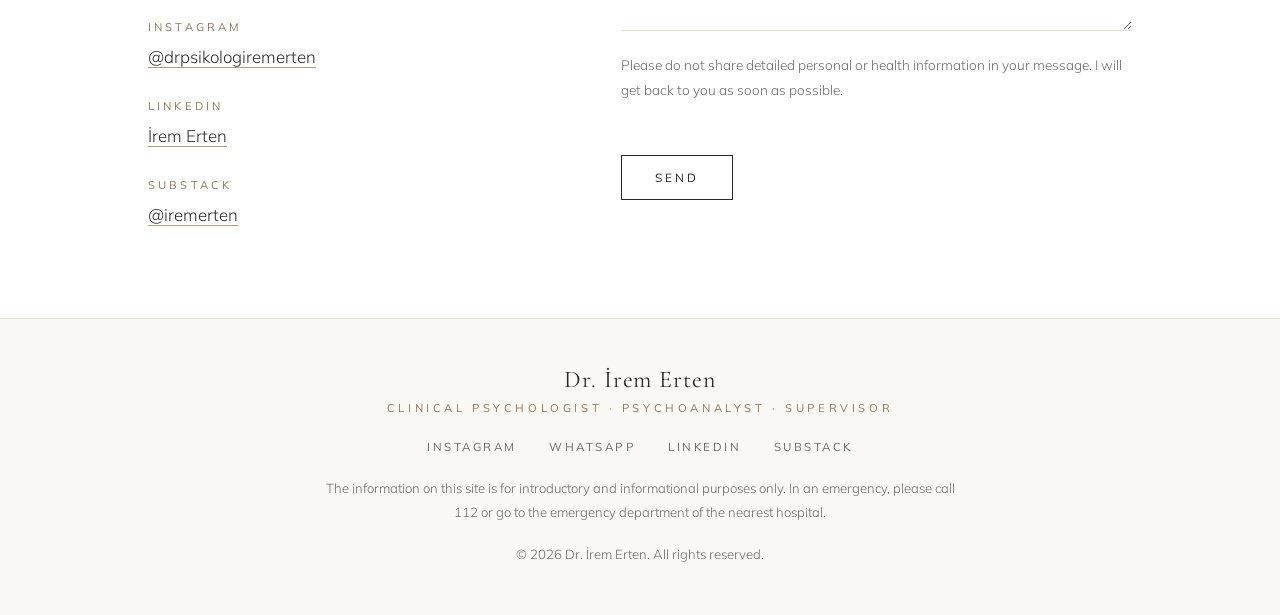
==== commit c2e3e537: "Hakkımda: sitenin amacını ve randevu çağrısını sona taşı Co-Authored-By: Claude Opus 5.5 <noreply@an" ====
--- a/en/index.html
+++ b/en/index.html
@@ -52,8 +52,8 @@
         <p>I began my university education studying industrial engineering at Koç University on a scholarship. I then turned to psychology and in 2017 graduated with high honours from the Psychology Department of İzmir University of Economics, again on a scholarship. In 2018 I began the Integrated PhD Programme in Clinical Psychology at Middle East Technical University (METU). In February 2026 I graduated from the programme with a thesis based on my work with adults diagnosed with autism.</p>
         <p>During my doctoral studies, from 2019 to 2026, I worked as a member of the teaching staff in the METU Department of Psychology. In the same period I worked as a therapist and supervisor at the METU AYNA Clinical Psychology Support Unit. Since 2024 I have coordinated the unit's AYNA Listening Point. I also serve as a reviewer for AYNA Dergisi, the journal of the METU Clinical Psychology Unit.</p>
         <p>I have been conducting psychotherapy in Turkish and English since 2019. My clinical work follows a psychoanalytic approach; I am a member and analyst of the Freud Lacan Psychoanalysis Association. Alongside my therapeutic work, I teach clinical psychology courses at several universities and provide supervision to therapists.</p>
-        <p>Alongside clinical work, I am drawn to the theoretical side of psychoanalysis and value putting my thinking into writing and sharing it. To that end, I have <a href="#publications">published articles and book chapters</a> and presented at national and international congresses. On this site I aim to share my work, observations and thoughts with anyone interested.</p>
-        <p>I offer individual therapy for children, adolescents and adults, and couples therapy. I work in person or online with people living in Ankara, and online with those living elsewhere.</p>
+        <p>Alongside clinical work, I am drawn to the theoretical side of psychoanalysis and value putting my thinking into writing and sharing it. To that end, I have <a href="#publications">published articles and book chapters</a> and presented at national and international congresses.</p>
+        <p>I offer individual therapy for children, adolescents and adults, and couples therapy. I work in person or online with people living in Ankara, and online with those living elsewhere. This site is here so that people who wish to begin therapy can reach me, and so that I can share my work, observations and thoughts. For appointments and questions, please get in touch through the <a href="#contact">contact section</a>.</p>
       </div>
     </div>
   </section>
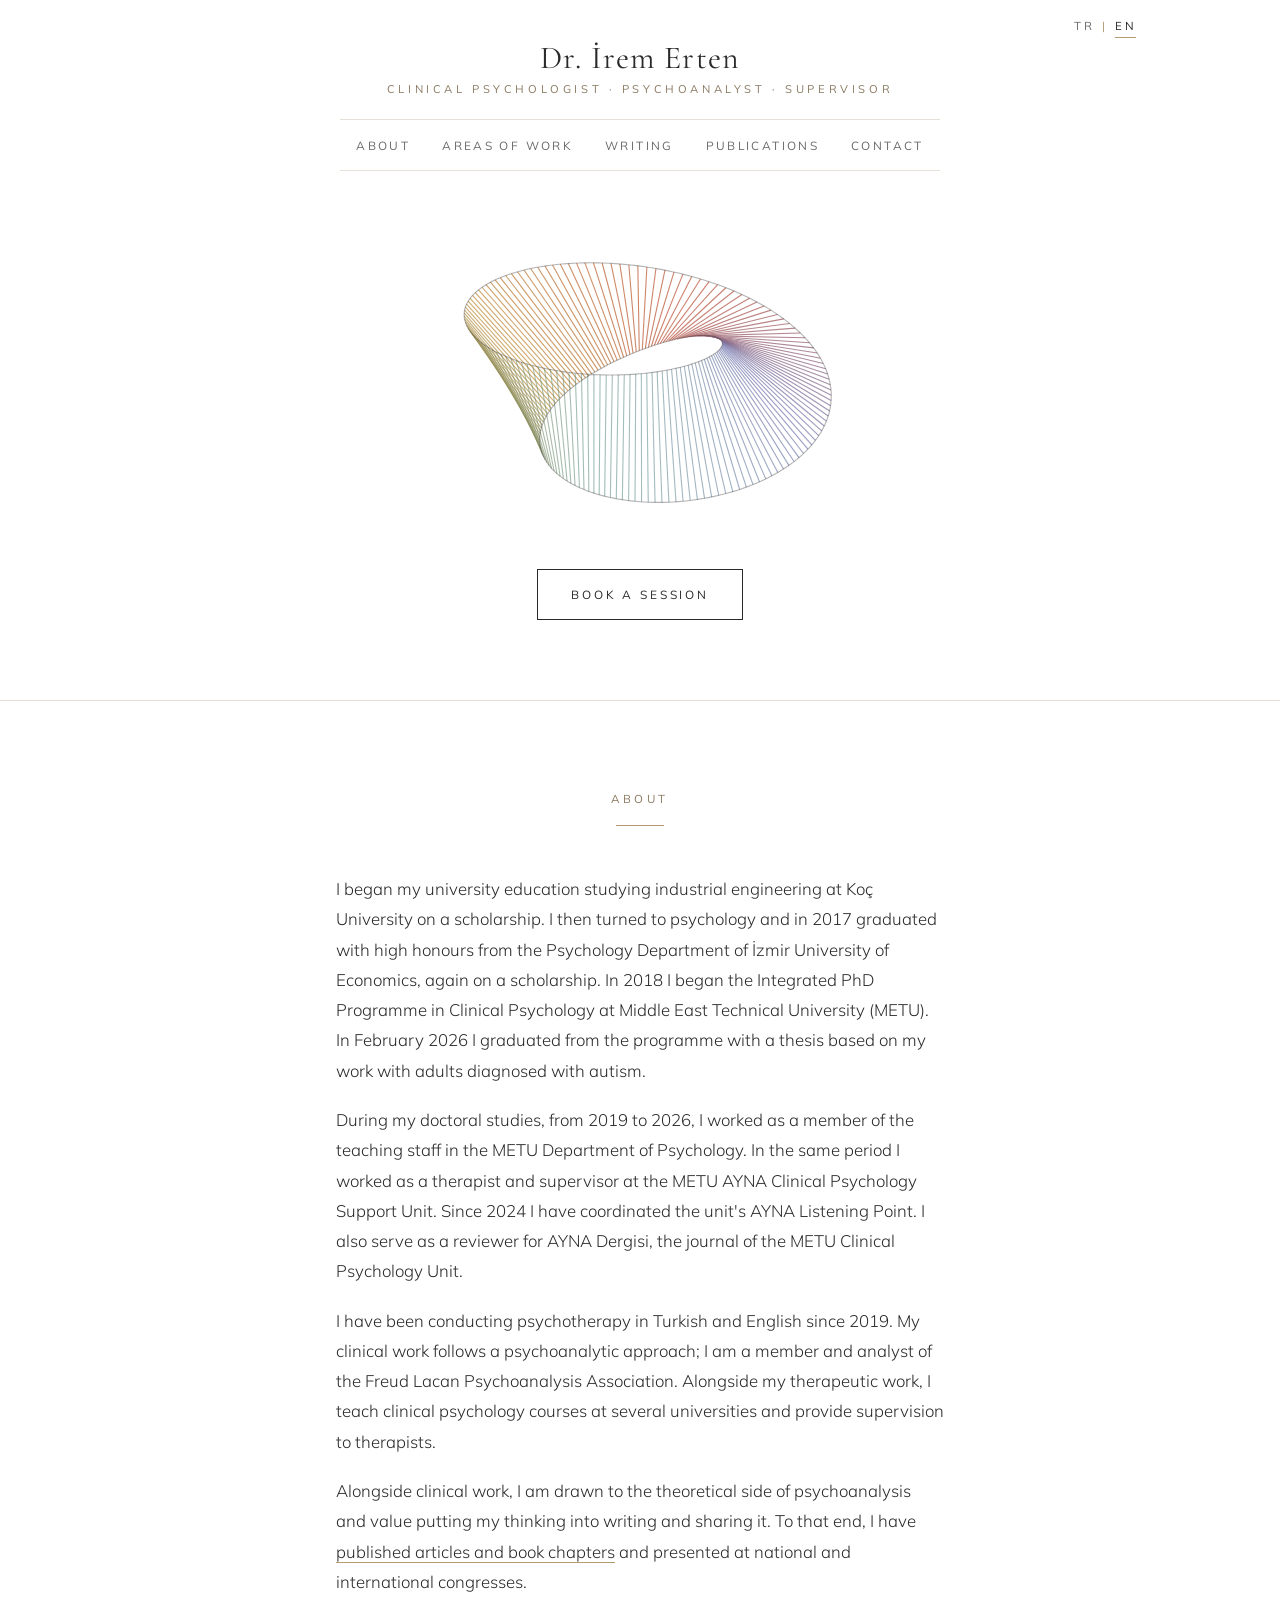
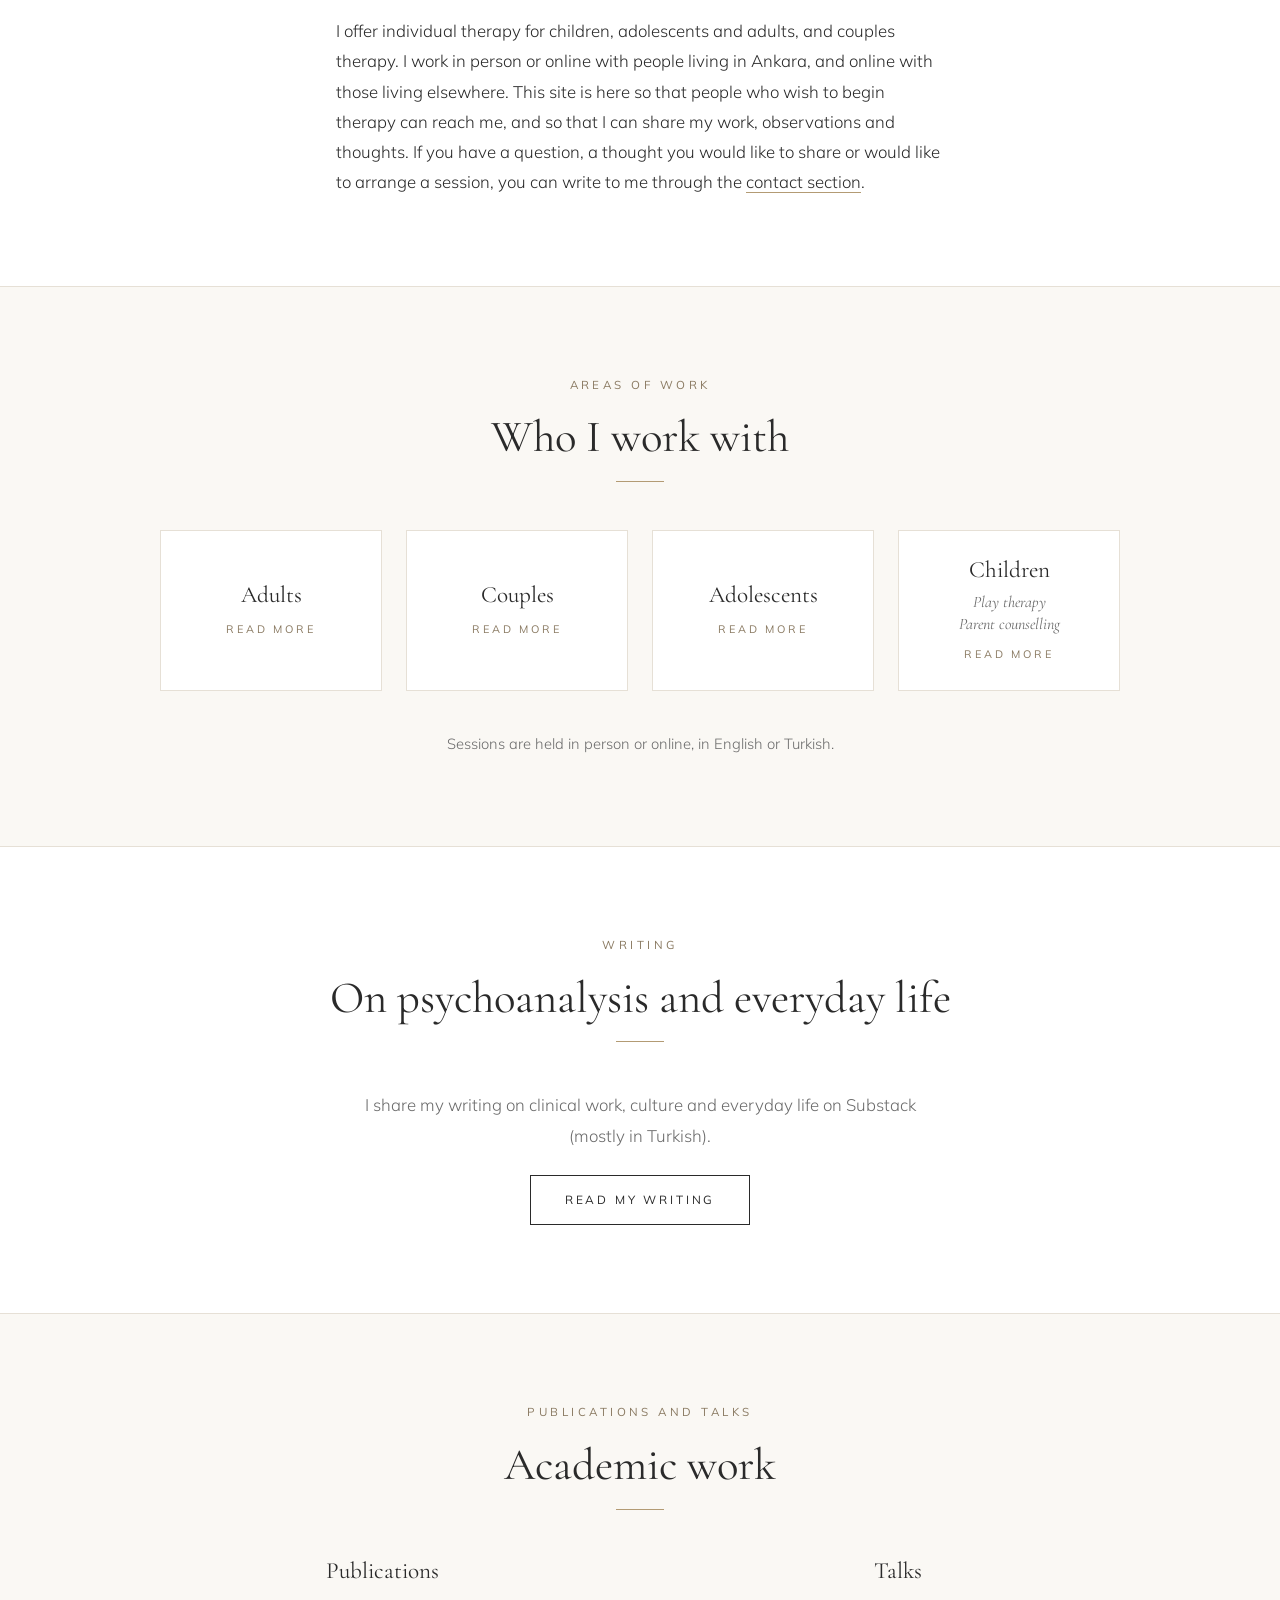
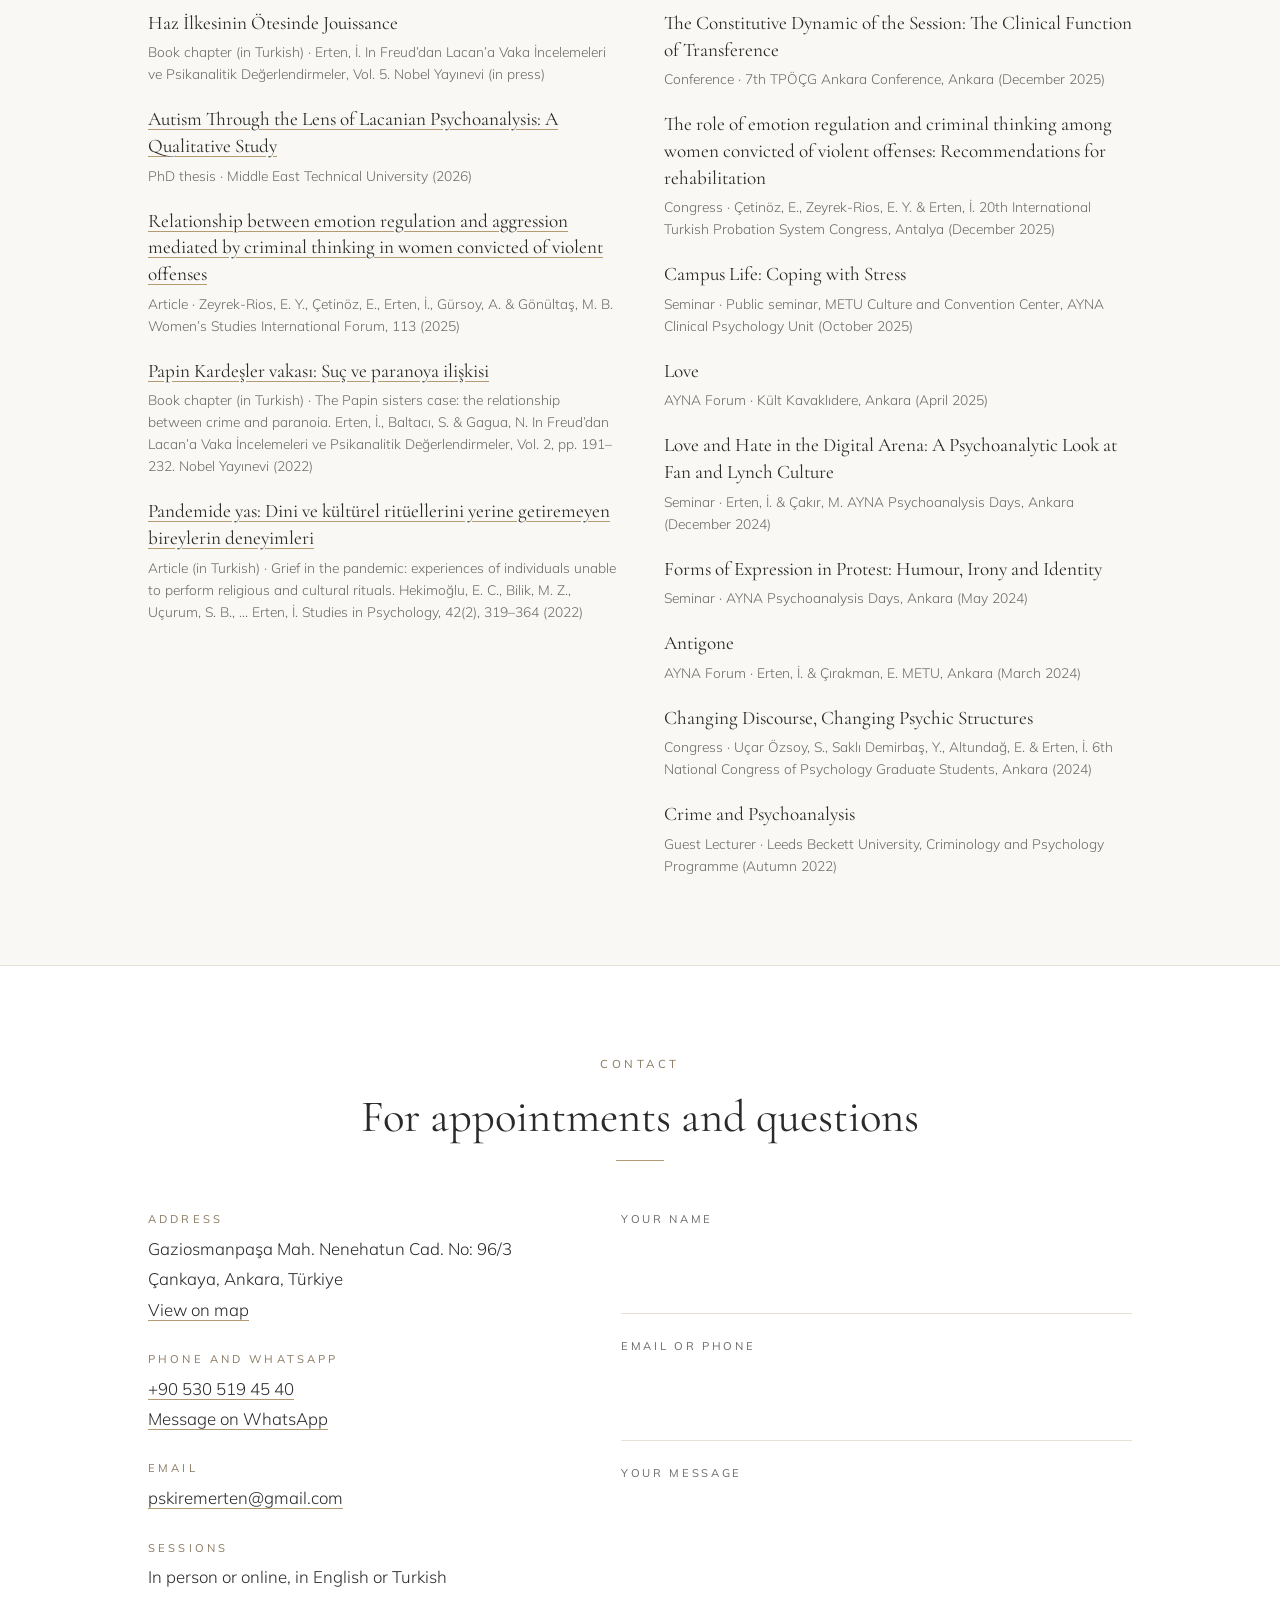
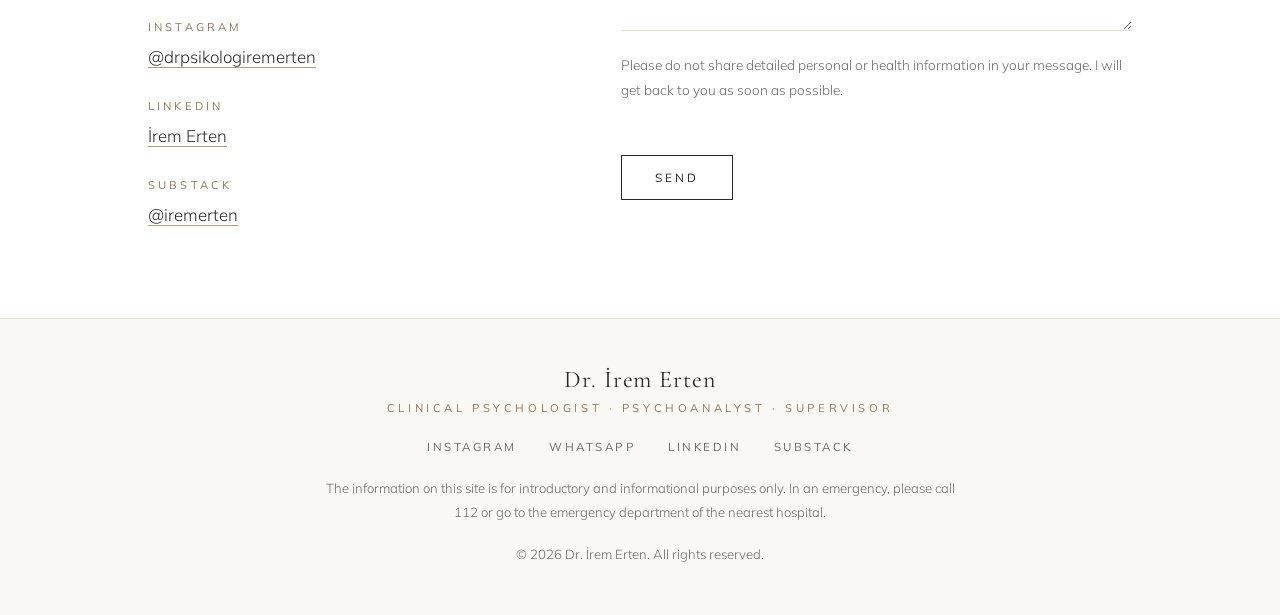
==== commit aa8ea1d3: "Hakkımda: kapanış cümlesini güncelle Co-Authored-By: Claude Opus 5.5 <noreply@anthropic.com> Claude-" ====
--- a/en/index.html
+++ b/en/index.html
@@ -53,7 +53,7 @@
         <p>During my doctoral studies, from 2019 to 2026, I worked as a member of the teaching staff in the METU Department of Psychology. In the same period I worked as a therapist and supervisor at the METU AYNA Clinical Psychology Support Unit. Since 2024 I have coordinated the unit's AYNA Listening Point. I also serve as a reviewer for AYNA Dergisi, the journal of the METU Clinical Psychology Unit.</p>
         <p>I have been conducting psychotherapy in Turkish and English since 2019. My clinical work follows a psychoanalytic approach; I am a member and analyst of the Freud Lacan Psychoanalysis Association. Alongside my therapeutic work, I teach clinical psychology courses at several universities and provide supervision to therapists.</p>
         <p>Alongside clinical work, I am drawn to the theoretical side of psychoanalysis and value putting my thinking into writing and sharing it. To that end, I have <a href="#publications">published articles and book chapters</a> and presented at national and international congresses.</p>
-        <p>I offer individual therapy for children, adolescents and adults, and couples therapy. I work in person or online with people living in Ankara, and online with those living elsewhere. This site is here so that people who wish to begin therapy can reach me, and so that I can share my work, observations and thoughts. For appointments and questions, please get in touch through the <a href="#contact">contact section</a>.</p>
+        <p>I offer individual therapy for children, adolescents and adults, and couples therapy. I work in person or online with people living in Ankara, and online with those living elsewhere. This site is here so that people who wish to begin therapy can reach me, and so that I can share my work, observations and thoughts. If you have a question, a thought you would like to share or would like to arrange a session, you can write to me through the <a href="#contact">contact section</a>.</p>
       </div>
     </div>
   </section>
